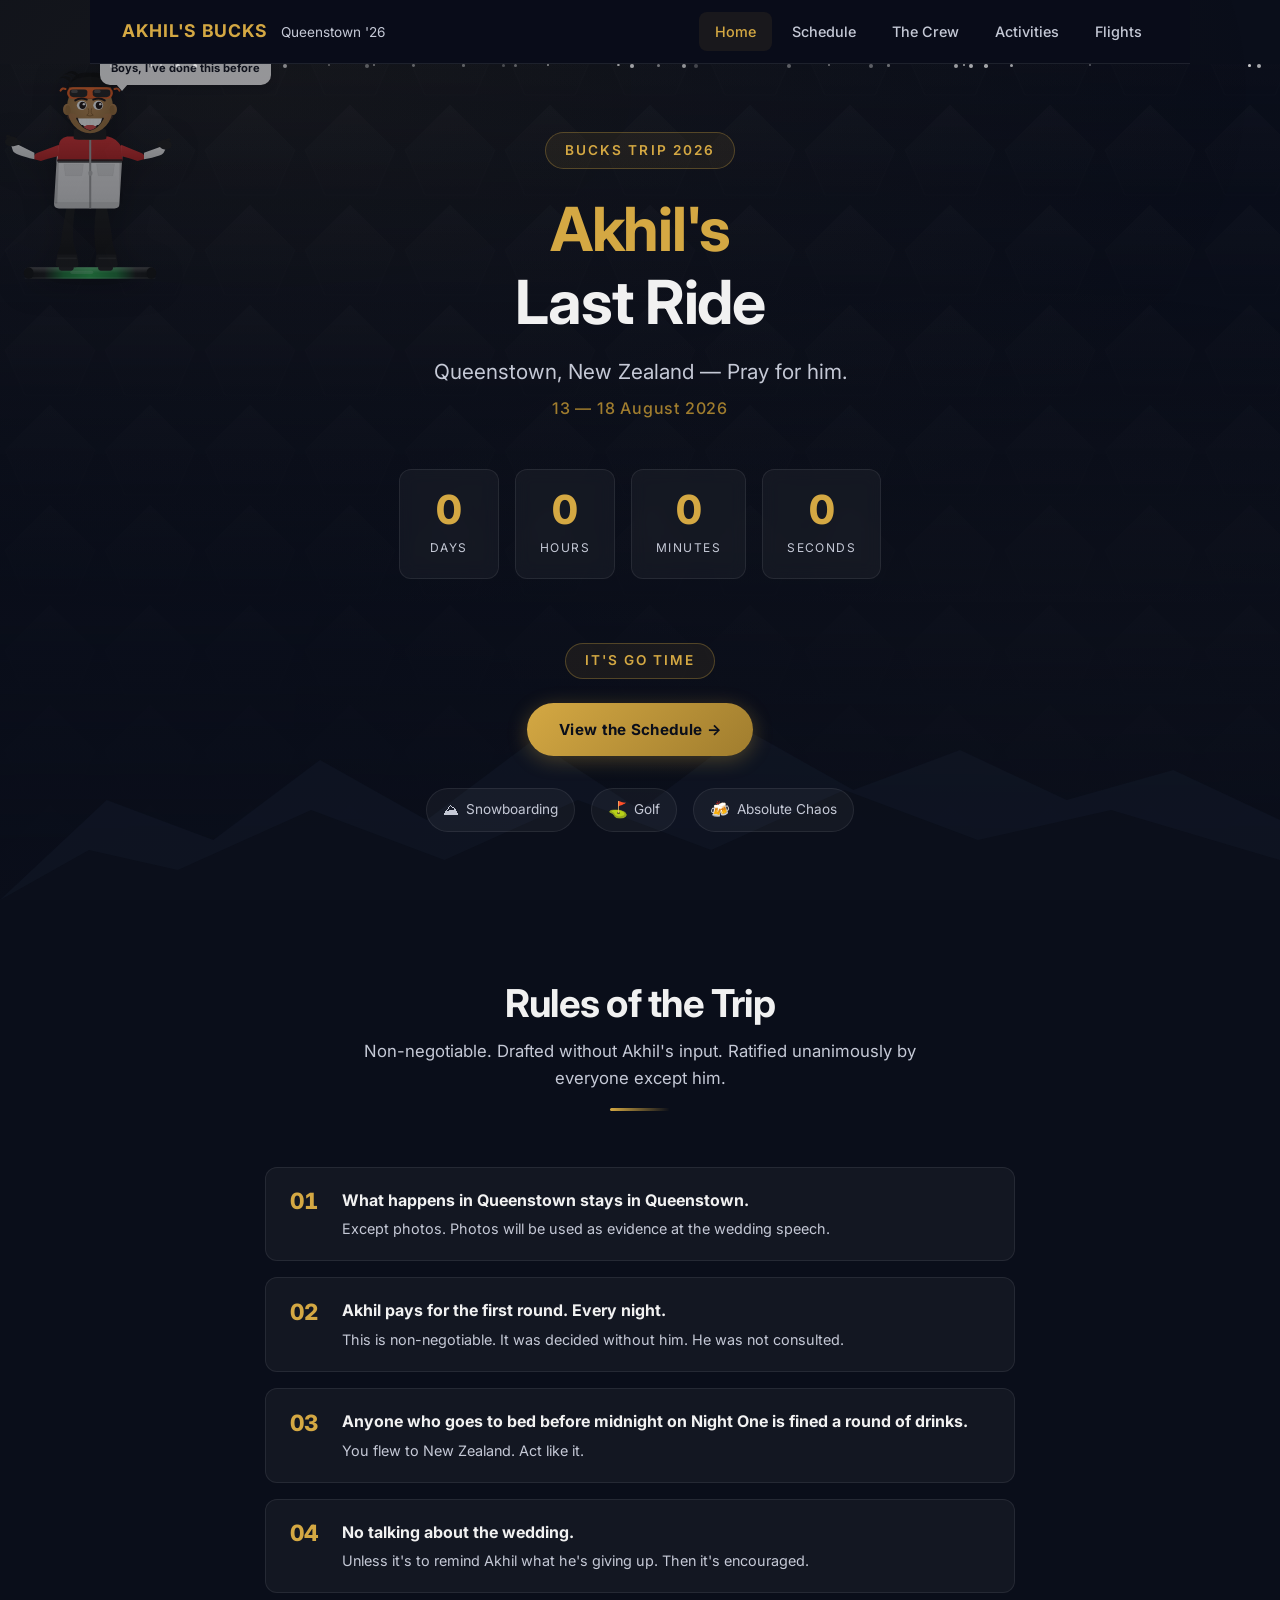
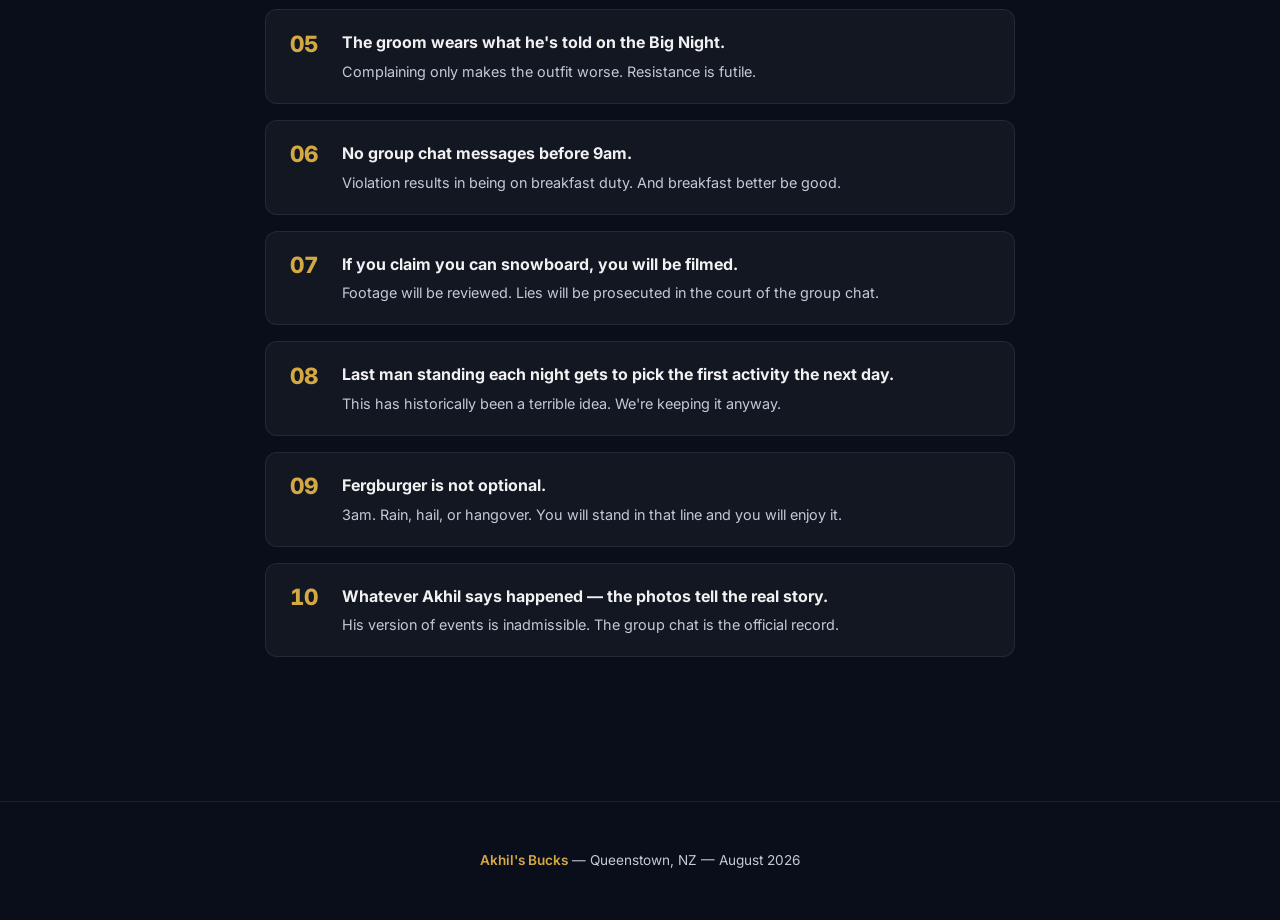
==== index.html @ 40fa3ca6 "Drop light mode, fix mobile hamburger, tighten desktop nav - Remove theme toggle button, light mode " ====
<!DOCTYPE html>
<html lang="en">
<head>
  <meta charset="UTF-8">
  <meta name="viewport" content="width=device-width, initial-scale=1.0">
  <title>Akhil's Bucks Trip — Queenstown 2026</title>
  <link rel="preconnect" href="https://fonts.googleapis.com">
  <link href="https://fonts.googleapis.com/css2?family=Inter:wght@400;500;600;700;800&display=swap" rel="stylesheet">
  <link rel="stylesheet" href="css/style.css">
</head>
<body>

  <!-- NAV -->
  <nav class="navbar">
    <a href="index.html" class="nav-brand">Akhil's Bucks <span>Queenstown '26</span></a>
    <ul class="nav-links">
      <li><a href="index.html">Home</a></li>
      <li><a href="schedule.html">Schedule</a></li>
      <li><a href="crew.html">The Crew</a></li>
      <li><a href="activities.html">Activities</a></li>
      <li><a href="flights.html">Flights</a></li>
    </ul>
  </nav>

  <!-- Mobile nav -->
  <button class="mob-hamburger" id="mob-hamburger" aria-label="Open menu"><span></span><span></span><span></span></button>
  <div class="mob-overlay" id="mob-overlay">
    <button class="mob-overlay-close" id="mob-close" aria-label="Close menu">&times;</button>
    <a href="index.html">Home</a>
    <a href="schedule.html">Schedule</a>
    <a href="crew.html">The Crew</a>
    <a href="activities.html">Activities</a>
    <a href="flights.html">Flights</a>
  </div>

  <main>
    <!-- HERO -->
    <section class="hero">

      <!-- SNOWFALL -->
      <div class="hero-snowfall" id="hero-snow-container"></div>

      <!-- SNOWBOARDER -->
      <div class="hero-boarder">
        <div class="hb-rider">
          <div class="hb-inner">
            <div class="hb-speech">Boys, I've done this before</div>
            <svg class="hb-svg" viewBox="0 0 220 280" xmlns="http://www.w3.org/2000/svg">
              <defs>
                <linearGradient id="hb-skin" x1="0" y1="0" x2="0.2" y2="1"><stop offset="0" stop-color="#b8844e"/><stop offset="1" stop-color="#9a6e3a"/></linearGradient>
                <radialGradient id="hb-face" cx="0.5" cy="0.4" r="0.5"><stop offset="0" stop-color="#c49058"/><stop offset="1" stop-color="#a07540"/></radialGradient>
                <linearGradient id="hb-jw" x1="0" y1="0" x2="0" y2="1"><stop offset="0" stop-color="#f5f5f5"/><stop offset=".5" stop-color="#e8e8e8"/><stop offset="1" stop-color="#dcdcdc"/></linearGradient>
                <linearGradient id="hb-jr" x1="0" y1="0" x2="0" y2="1"><stop offset="0" stop-color="#d43030"/><stop offset="1" stop-color="#b42020"/></linearGradient>
                <linearGradient id="hb-brd" x1="0" y1="0" x2="1" y2="0"><stop offset="0" stop-color="#111"/><stop offset=".15" stop-color="#1a1a1a"/><stop offset=".3" stop-color="#1f7a3a"/><stop offset=".5" stop-color="#2ca84e"/><stop offset=".7" stop-color="#1f7a3a"/><stop offset=".85" stop-color="#1a1a1a"/><stop offset="1" stop-color="#111"/></linearGradient>
                <linearGradient id="hb-bs" x1="0" y1="0" x2="0" y2="1"><stop offset="0" stop-color="rgba(255,255,255,0.25)"/><stop offset="1" stop-color="rgba(255,255,255,0)"/></linearGradient>
                <linearGradient id="hb-pnt" x1="0" y1="0" x2="0" y2="1"><stop offset="0" stop-color="#1a1a1a"/><stop offset="1" stop-color="#111"/></linearGradient>
              </defs>
              <g class="hb-bounce">
                <ellipse cx="110" cy="262" rx="50" ry="8" fill="rgba(0,0,0,0.15)"/>
                <g class="hb-board-tilt">
                  <rect x="30" y="248" width="160" height="14" rx="7" fill="url(#hb-brd)"/>
                  <rect x="30" y="248" width="160" height="7" rx="7" fill="url(#hb-bs)"/>
                  <rect x="30" y="260" width="160" height="2" rx="1" fill="rgba(255,255,255,0.1)"/>
                  <rect x="86" y="252" width="28" height="4" rx="2" fill="rgba(255,255,255,0.15)"/>
                  <rect x="72" y="244" width="18" height="8" rx="3" fill="#222"/><rect x="74" y="244" width="14" height="3" rx="1.5" fill="#333"/>
                  <rect x="120" y="244" width="18" height="8" rx="3" fill="#222"/><rect x="122" y="244" width="14" height="3" rx="1.5" fill="#333"/>
                  <ellipse cx="35" cy="255" rx="6" ry="7" fill="#111"/><ellipse cx="185" cy="255" rx="6" ry="7" fill="#111"/>
                  <g>
                    <circle class="hb-spray" cx="190" cy="252" r="4" fill="white" style="--sx:35px;--sy:-25px"/>
                    <circle class="hb-spray" cx="188" cy="256" r="3.5" fill="white" style="--sx:40px;--sy:-15px"/>
                    <circle class="hb-spray" cx="192" cy="248" r="3" fill="white" style="--sx:30px;--sy:-30px"/>
                    <circle class="hb-spray" cx="186" cy="260" r="2.5" fill="white" style="--sx:45px;--sy:-10px"/>
                    <circle class="hb-spray" cx="194" cy="254" r="2" fill="rgba(220,235,255,0.9)" style="--sx:50px;--sy:-20px"/>
                    <circle class="hb-spray" cx="184" cy="250" r="3" fill="white" style="--sx:25px;--sy:-28px"/>
                    <circle class="hb-spray" cx="196" cy="258" r="2.5" fill="rgba(220,235,255,0.8)" style="--sx:42px;--sy:-8px"/>
                    <circle class="hb-spray" cx="190" cy="246" r="2" fill="white" style="--sx:35px;--sy:-35px"/>
                    <circle class="hb-spray" cx="182" cy="254" r="3.5" fill="rgba(220,235,255,0.85)" style="--sx:38px;--sy:-18px"/>
                    <circle class="hb-spray" cx="198" cy="250" r="1.8" fill="white" style="--sx:48px;--sy:-25px"/>
                    <circle class="hb-spray" cx="188" cy="262" r="2.8" fill="rgba(220,235,255,0.7)" style="--sx:32px;--sy:-5px"/>
                    <circle class="hb-spray" cx="195" cy="244" r="2.2" fill="white" style="--sx:28px;--sy:-38px"/>
                  </g>
                </g>
                <path d="M70,232 L68,244 Q68,248 74,248 L92,248 Q96,248 96,244 L94,232 Z" fill="#1a1a1a"/>
                <path d="M118,232 L116,244 Q116,248 122,248 L140,248 Q144,248 144,244 L142,232 Z" fill="#1a1a1a"/>
                <rect x="70" y="236" width="24" height="2" rx="1" fill="#2a2a2a"/><rect x="120" y="236" width="22" height="2" rx="1" fill="#2a2a2a"/>
                <path d="M82,172 Q76,200 74,220 L70,232 L94,232 L90,220 Q88,200 92,172 Z" fill="url(#hb-pnt)"/>
                <path d="M118,172 Q114,200 116,220 L118,232 L142,232 L138,220 Q136,200 130,172 Z" fill="url(#hb-pnt)"/>
                <g class="hb-jacket-flap">
                  <path d="M72,100 Q70,98 70,104 L66,170 Q66,176 72,176 L140,176 Q146,176 146,170 L150,104 Q150,98 148,100 Z" fill="url(#hb-jw)"/>
                  <path d="M72,100 Q72,90 82,88 L132,88 Q142,90 148,100 L150,118 L70,118 Z" fill="url(#hb-jr)"/>
                  <rect x="70" y="116" width="80" height="4" rx="1" fill="#1a1a1a" opacity="0.8"/>
                  <rect x="109" y="88" width="2.5" height="88" rx="1" fill="#a0a0a0"/>
                  <rect x="108" y="130" width="5" height="6" rx="2" fill="#bbb"/>
                  <path d="M78,122 L102,122 L100,136 L80,136 Z" fill="rgba(0,0,0,0.06)" stroke="rgba(0,0,0,0.1)" stroke-width="0.5"/>
                  <path d="M118,122 L140,122 L138,136 L120,136 Z" fill="rgba(0,0,0,0.06)" stroke="rgba(0,0,0,0.1)" stroke-width="0.5"/>
                  <rect x="66" y="168" width="80" height="8" rx="2" fill="rgba(0,0,0,0.08)"/>
                  <path d="M66,120 L72,120 L70,170 L66,170 Z" fill="rgba(0,0,0,0.15)"/>
                  <path d="M146,120 L150,120 L150,170 L146,170 Z" fill="rgba(0,0,0,0.15)"/>
                </g>
                <g>
                  <path d="M72,98 L46,108 Q40,110 42,116 L50,118 Q56,116 72,112 Z" fill="url(#hb-jr)"/>
                  <path d="M42,108 L18,96 Q14,94 14,100 L16,106 Q18,110 42,116 Z" fill="url(#hb-jw)"/>
                  <rect x="14" y="94" width="12" height="5" rx="2" fill="#1a1a1a" transform="rotate(-15, 20, 97)"/>
                  <ellipse cx="14" cy="94" rx="8" ry="6" fill="#1a1a1a" transform="rotate(-10, 14, 94)"/>
                  <path d="M8,90 Q6,86 10,86 L14,88" fill="#1a1a1a"/>
                </g>
                <g>
                  <path d="M148,98 L172,108 Q178,110 176,116 L168,118 Q162,116 148,112 Z" fill="url(#hb-jr)"/>
                  <path d="M176,108 L198,100 Q202,98 202,104 L200,108 Q198,112 176,116 Z" fill="url(#hb-jw)"/>
                  <rect x="192" y="96" width="12" height="5" rx="2" fill="#1a1a1a" transform="rotate(15, 198, 99)"/>
                  <ellipse cx="202" cy="98" rx="8" ry="6" fill="#1a1a1a" transform="rotate(10, 202, 98)"/>
                  <path d="M208,94 Q210,90 206,90 L202,92" fill="#1a1a1a"/>
                </g>
                <rect x="96" y="74" width="28" height="18" rx="6" fill="url(#hb-skin)"/>
                <path d="M90,82 Q90,78 96,78 L124,78 Q130,78 130,82 L130,90 Q130,92 124,92 L96,92 Q90,92 90,90 Z" fill="#1a1a1a"/>
                <g class="hb-hair">
                  <ellipse cx="110" cy="52" rx="28" ry="32" fill="url(#hb-face)"/>
                  <ellipse cx="82" cy="55" rx="5" ry="7" fill="url(#hb-skin)"/><ellipse cx="83" cy="55" rx="3" ry="5" fill="#9a6e3a"/>
                  <ellipse cx="138" cy="55" rx="5" ry="7" fill="url(#hb-skin)"/><ellipse cx="137" cy="55" rx="3" ry="5" fill="#9a6e3a"/>
                  <ellipse cx="110" cy="28" rx="28" ry="14" fill="#0e0e0e"/>
                  <path d="M82,40 Q80,28 86,20 Q92,14 110,14 Q128,14 134,20 Q140,28 138,40" fill="#111"/>
                  <path d="M86,24 Q90,8 110,10 Q130,8 134,24 Q130,16 110,15 Q90,16 86,24 Z" fill="#0a0a0a"/>
                  <path d="M86,22 Q78,14 72,18 Q76,12 86,16 Z" fill="#0e0e0e"/>
                  <path d="M90,18 Q82,10 76,14 Q80,8 90,14 Z" fill="#111"/>
                  <path d="M96,16 Q86,8 80,12 Q88,4 96,12 Z" fill="#0a0a0a"/>
                  <path d="M80,30 Q76,28 74,32" stroke="#e85d20" stroke-width="2.5" fill="none" stroke-linecap="round"/>
                  <path d="M140,30 Q144,28 146,32" stroke="#e85d20" stroke-width="2.5" fill="none" stroke-linecap="round"/>
                  <rect x="82" y="28" width="56" height="14" rx="7" fill="#e85d20"/>
                  <rect x="85" y="30" width="22" height="10" rx="5" fill="#222"/><rect x="87" y="31" width="8" height="4" rx="2" fill="rgba(255,255,255,0.2)"/>
                  <rect x="113" y="30" width="22" height="10" rx="5" fill="#222"/><rect x="115" y="31" width="8" height="4" rx="2" fill="rgba(255,255,255,0.2)"/>
                  <rect x="107" y="33" width="6" height="5" rx="2" fill="#e85d20"/>
                  <rect x="84" y="28" width="52" height="3" rx="1.5" fill="#f07030" opacity="0.6"/>
                  <path d="M92,44 Q98,40 106,43" stroke="#1a1212" stroke-width="2.5" fill="none" stroke-linecap="round"/>
                  <path d="M114,43 Q122,40 128,44" stroke="#1a1212" stroke-width="2.5" fill="none" stroke-linecap="round"/>
                  <ellipse cx="100" cy="50" rx="6" ry="5.5" fill="white"/><ellipse cx="101" cy="50" rx="4" ry="4.5" fill="#1a1212"/><circle cx="102.5" cy="48.5" r="1.5" fill="white"/>
                  <ellipse cx="120" cy="50" rx="6" ry="5.5" fill="white"/><ellipse cx="121" cy="50" rx="4" ry="4.5" fill="#1a1212"/><circle cx="122.5" cy="48.5" r="1.5" fill="white"/>
                  <path d="M108,54 Q110,60 106,62 Q110,64 114,62 Q110,60 112,54" fill="none" stroke="#8a6030" stroke-width="1.2" stroke-linecap="round"/>
                  <path d="M94,66 Q100,78 110,80 Q120,78 126,66" stroke="#1a1212" stroke-width="2" fill="#fff" stroke-linecap="round"/>
                  <clipPath id="hb-mouth"><path d="M94,66 Q100,78 110,80 Q120,78 126,66 Z"/></clipPath>
                  <g clip-path="url(#hb-mouth)">
                    <rect x="96" y="66" width="28" height="8" fill="white"/>
                    <line x1="100" y1="66" x2="100" y2="73" stroke="rgba(0,0,0,0.06)" stroke-width="0.5"/>
                    <line x1="106" y1="66" x2="106" y2="74" stroke="rgba(0,0,0,0.06)" stroke-width="0.5"/>
                    <line x1="110" y1="66" x2="110" y2="74" stroke="rgba(0,0,0,0.06)" stroke-width="0.5"/>
                    <line x1="114" y1="66" x2="114" y2="74" stroke="rgba(0,0,0,0.06)" stroke-width="0.5"/>
                    <line x1="120" y1="66" x2="120" y2="73" stroke="rgba(0,0,0,0.06)" stroke-width="0.5"/>
                    <ellipse cx="110" cy="80" rx="10" ry="6" fill="#c44040"/><ellipse cx="110" cy="78" rx="8" ry="4" fill="#d44848"/>
                  </g>
                  <ellipse cx="88" cy="64" rx="6" ry="4" fill="#cc7850" opacity="0.25"/>
                  <ellipse cx="132" cy="64" rx="6" ry="4" fill="#cc7850" opacity="0.25"/>
                  <path d="M92,70 Q90,72 92,74" stroke="#9a6e3a" stroke-width="1" fill="none" opacity="0.4"/>
                  <path d="M128,70 Q130,72 128,74" stroke="#9a6e3a" stroke-width="1" fill="none" opacity="0.4"/>
                </g>
              </g>
            </svg>
          </div>
        </div>
      </div>

      <div class="hero-eyebrow">Bucks Trip 2026</div>
      <h1>
        <span class="gold">Akhil's</span>
        Last Ride
      </h1>
      <p class="hero-subtitle">Queenstown, New Zealand &mdash; Pray for him.</p>
      <p class="hero-dates">13 — 18 August 2026</p>

      <!-- COUNTDOWN -->
      <div class="countdown">
        <div class="countdown-unit">
          <span class="countdown-number" id="cd-days">--</span>
          <span class="countdown-label">Days</span>
        </div>
        <div class="countdown-unit">
          <span class="countdown-number" id="cd-hours">--</span>
          <span class="countdown-label">Hours</span>
        </div>
        <div class="countdown-unit">
          <span class="countdown-number" id="cd-minutes">--</span>
          <span class="countdown-label">Minutes</span>
        </div>
        <div class="countdown-unit">
          <span class="countdown-number" id="cd-seconds">--</span>
          <span class="countdown-label">Seconds</span>
        </div>
      </div>

      <a href="schedule.html" class="cta">View the Schedule &rarr;</a>

      <div class="info-strip">
        <span class="info-chip"><span class="icon">&#9968;</span> Snowboarding</span>
        <span class="info-chip"><span class="icon">&#9971;</span> Golf</span>
        <span class="info-chip"><span class="icon">&#127867;</span> Absolute Chaos</span>
      </div>

      <!-- Mountain silhouette -->
      <div class="hero-mountains">
        <svg viewBox="0 0 1440 200" preserveAspectRatio="none" xmlns="http://www.w3.org/2000/svg">
          <polygon fill="#111827" fill-opacity="0.6" points="0,200 120,100 240,140 360,60 480,120 600,40 720,110 840,30 960,90 1080,50 1200,100 1320,70 1440,120 1440,200"/>
          <polygon fill="#0a0e1a" fill-opacity="0.8" points="0,200 100,150 200,170 350,110 500,160 650,100 800,150 950,90 1100,140 1250,110 1440,160 1440,200"/>
        </svg>
      </div>
    </section>

    <!-- RULES -->
    <section class="section">
      <div class="container">
        <div class="section-header">
          <h2>Rules of the Trip</h2>
          <p>Non-negotiable. Drafted without Akhil's input. Ratified unanimously by everyone except him.</p>
          <div class="section-divider"></div>
        </div>
        <ol class="rules-list">
          <li class="rules-item observe">
            <span class="rules-number">01</span>
            <div>
              <strong>What happens in Queenstown stays in Queenstown.</strong>
              <p>Except photos. Photos will be used as evidence at the wedding speech.</p>
            </div>
          </li>
          <li class="rules-item observe">
            <span class="rules-number">02</span>
            <div>
              <strong>Akhil pays for the first round. Every night.</strong>
              <p>This is non-negotiable. It was decided without him. He was not consulted.</p>
            </div>
          </li>
          <li class="rules-item observe">
            <span class="rules-number">03</span>
            <div>
              <strong>Anyone who goes to bed before midnight on Night One is fined a round of drinks.</strong>
              <p>You flew to New Zealand. Act like it.</p>
            </div>
          </li>
          <li class="rules-item observe">
            <span class="rules-number">04</span>
            <div>
              <strong>No talking about the wedding.</strong>
              <p>Unless it's to remind Akhil what he's giving up. Then it's encouraged.</p>
            </div>
          </li>
          <li class="rules-item observe">
            <span class="rules-number">05</span>
            <div>
              <strong>The groom wears what he's told on the Big Night.</strong>
              <p>Complaining only makes the outfit worse. Resistance is futile.</p>
            </div>
          </li>
          <li class="rules-item observe">
            <span class="rules-number">06</span>
            <div>
              <strong>No group chat messages before 9am.</strong>
              <p>Violation results in being on breakfast duty. And breakfast better be good.</p>
            </div>
          </li>
          <li class="rules-item observe">
            <span class="rules-number">07</span>
            <div>
              <strong>If you claim you can snowboard, you will be filmed.</strong>
              <p>Footage will be reviewed. Lies will be prosecuted in the court of the group chat.</p>
            </div>
          </li>
          <li class="rules-item observe">
            <span class="rules-number">08</span>
            <div>
              <strong>Last man standing each night gets to pick the first activity the next day.</strong>
              <p>This has historically been a terrible idea. We're keeping it anyway.</p>
            </div>
          </li>
          <li class="rules-item observe">
            <span class="rules-number">09</span>
            <div>
              <strong>Fergburger is not optional.</strong>
              <p>3am. Rain, hail, or hangover. You will stand in that line and you will enjoy it.</p>
            </div>
          </li>
          <li class="rules-item observe">
            <span class="rules-number">10</span>
            <div>
              <strong>Whatever Akhil says happened &mdash; the photos tell the real story.</strong>
              <p>His version of events is inadmissible. The group chat is the official record.</p>
            </div>
          </li>
        </ol>
      </div>
    </section>
  </main>

  <!-- FOOTER -->
  <footer class="footer">
    <p><span class="gold">Akhil's Bucks</span> &mdash; Queenstown, NZ &mdash; August 2026</p>
  </footer>

  <script src="js/main.js"></script>
</body>
</html>
---- css/style.css ----
/* ===== RESET & BASE ===== */
*,
*::before,
*::after {
  margin: 0;
  padding: 0;
  box-sizing: border-box;
}

:root {
  /* Theme colors (dark default) */
  --bg-page: #0a0e1a;
  --bg-surface: #111827;
  --bg-card: #1a2233;
  --text-primary: #f1f1f1;
  --text-muted: #c5c9d6;
  --border-color: rgba(255, 255, 255, 0.08);
  --card-bg: rgba(255, 255, 255, 0.04);
  --card-hover-border: rgba(212, 168, 67, 0.2);
  --gold: #d4a843;
  --gold-light: #f0d078;
  --gold-dim: #a07d2e;
  --gold-border: rgba(212, 168, 67, 0.3);
  --gold-bg: rgba(212, 168, 67, 0.08);
  --tag-travel-bg: rgba(56, 189, 248, 0.15); --tag-travel-color: #7dd3fc;
  --tag-snow-bg: rgba(167, 139, 250, 0.15); --tag-snow-color: #c4b5fd;
  --tag-golf-bg: rgba(74, 222, 128, 0.15); --tag-golf-color: #86efac;
  --tag-party-bg: rgba(251, 146, 60, 0.15); --tag-party-color: #fdba74;
  --tag-chill-bg: rgba(212, 168, 67, 0.15); --tag-chill-color: var(--gold-light);
  --badge-budget-bg: rgba(74, 222, 128, 0.15); --badge-budget-color: #86efac; --badge-budget-border: rgba(74, 222, 128, 0.25);
  --snow-banner: linear-gradient(135deg, #1e3a5f, #0f1f3d);
  --golf-banner: linear-gradient(135deg, #1a3d2e, #0f2a1a);
  --warning-border: rgba(251, 146, 60, 0.3); --warning-bg: rgba(251, 146, 60, 0.05);
  --pill-bg: rgba(255, 255, 255, 0.05);
  --flight-price-bg: rgba(255, 255, 255, 0.02);
  --nav-bg: rgba(10, 14, 26, 0.85);
  --hero-bg: #0a0e1a;
  --snowflake-color: white;
  --speech-bg: white;
  --speech-color: #0a0e1a;
  --scrollbar-track: #0a0e1a;
  --scrollbar-thumb: #1a2233;

  /* Static */
  --radius: 12px;
  --radius-lg: 20px;
  --shadow: 0 8px 32px rgba(0, 0, 0, 0.4);
  --transition: 0.3s cubic-bezier(0.4, 0, 0.2, 1);
}

html {
  scroll-behavior: smooth;
  font-size: 16px;
  background: #0d1b2e;
}

body {
  font-family: 'Inter', -apple-system, BlinkMacSystemFont, 'Segoe UI', sans-serif;
  background-color: var(--bg-page);
  color: var(--text-primary);
  line-height: 1.6;
  min-height: 100vh;
  overflow-x: hidden;
}

/* ===== BACKGROUND TEXTURE ===== */
body::before {
  content: '';
  position: fixed;
  inset: 0;
  background:
    radial-gradient(ellipse 80% 60% at 20% 10%, rgba(212, 168, 67, 0.06), transparent),
    radial-gradient(ellipse 60% 50% at 80% 80%, rgba(212, 168, 67, 0.04), transparent);
  pointer-events: none;
  z-index: 0;
}

/* ===== TYPOGRAPHY ===== */
h1, h2, h3, h4 {
  font-weight: 700;
  line-height: 1.2;
  letter-spacing: -0.02em;
}

h1 { font-size: clamp(2.2rem, 5vw, 3.8rem); }
h2 { font-size: clamp(1.6rem, 3.5vw, 2.4rem); }
h3 { font-size: clamp(1.1rem, 2vw, 1.4rem); }

a {
  color: var(--gold);
  text-decoration: none;
  transition: color var(--transition);
}

a:hover {
  color: var(--gold-light);
}

/* ===== NAVBAR ===== */
.navbar {
  position: fixed;
  top: 0;
  left: 0;
  right: 0;
  z-index: 1000;
  background: var(--nav-bg);
  backdrop-filter: blur(20px);
  -webkit-backdrop-filter: blur(20px);
  border-bottom: 1px solid var(--border-color);
  padding: 0 2rem;
  height: 64px;
  display: flex;
  align-items: center;
  justify-content: space-between;
  max-width: 1100px;
  margin: 0 auto;
}

/* Full-width nav background behind centred content */
.navbar::before {
  content: '';
  position: fixed;
  top: 0;
  left: 0;
  right: 0;
  height: 64px;
  background: var(--nav-bg);
  backdrop-filter: blur(20px);
  -webkit-backdrop-filter: blur(20px);
  border-bottom: 1px solid var(--border-color);
  z-index: -1;
}

.nav-brand {
  font-size: 1.1rem;
  font-weight: 700;
  color: var(--gold);
  letter-spacing: 0.04em;
  text-transform: uppercase;
  white-space: nowrap;
}

.nav-brand span {
  color: var(--text-muted);
  font-weight: 400;
  margin-left: 0.5rem;
  font-size: 0.85rem;
  text-transform: none;
  letter-spacing: 0;
}

.nav-links {
  display: flex;
  gap: 0.25rem;
  list-style: none;
  margin-left: auto;
}

.nav-links a {
  display: block;
  padding: 0.5rem 1rem;
  color: var(--text-muted);
  font-size: 0.9rem;
  font-weight: 500;
  border-radius: 8px;
  transition: all var(--transition);
}

.nav-links a:hover,
.nav-links a.active {
  color: var(--gold);
  background: var(--gold-bg);
}


/* ===== MAIN CONTENT ===== */
main {
  position: relative;
  z-index: 1;
  padding-top: 64px;
}

.container {
  max-width: 1100px;
  margin: 0 auto;
  padding: 0 1.5rem;
}

/* ===== HERO ===== */
.hero {
  min-height: calc(100vh - 64px);
  display: flex;
  flex-direction: column;
  align-items: center;
  justify-content: center;
  text-align: center;
  padding: 4rem 1.5rem;
  position: relative;
  overflow: hidden;
}

/* Hero content above the animation */
.hero > *:not(.hero-mountains):not(.hero-boarder):not(.hero-snowfall) {
  position: relative;
  z-index: 2;
}

/* ===== HERO SNOWBOARDER OVERLAY ===== */
.hero-boarder {
  position: absolute;
  inset: 0;
  z-index: 1;
  pointer-events: none;
  opacity: 0.55;
}

.hero-boarder .hb-rider {
  position: absolute;
  top: 0;
  left: 0;
  width: 100%;
  height: 100%;
  animation: hb-ride 8s cubic-bezier(0.42, 0, 0.58, 1) infinite;
  will-change: transform;
}

@keyframes hb-ride {
  0%   { transform: translate(88%, 0%); }
  100% { transform: translate(-22%, 58%); }
}

.hero-boarder .hb-inner {
  position: absolute;
  top: 0;
  left: 0;
  animation: hb-carve 1.6s ease-in-out infinite;
  will-change: transform;
}

@keyframes hb-carve {
  0%   { transform: translateX(-15px) rotate(-4deg); }
  50%  { transform: translateX(15px) rotate(4deg); }
  100% { transform: translateX(-15px) rotate(-4deg); }
}

.hero-boarder .hb-speech {
  position: absolute;
  top: -10px;
  left: 100px;
  background: var(--speech-bg);
  color: var(--speech-color);
  font-family: 'Inter', sans-serif;
  font-size: 0.7rem;
  font-weight: 700;
  padding: 0.4rem 0.7rem;
  border-radius: 10px;
  white-space: nowrap;
  box-shadow: 0 2px 8px rgba(0,0,0,0.3);
  z-index: 1;
}

.hero-boarder .hb-speech::after {
  content: '';
  position: absolute;
  bottom: -6px;
  left: 16px;
  width: 0;
  height: 0;
  border-left: 6px solid transparent;
  border-right: 6px solid transparent;
  border-top: 7px solid var(--speech-bg);
}

.hero-boarder .hb-svg {
  width: 180px;
  height: 230px;
  filter: drop-shadow(0 4px 16px rgba(0,0,0,0.5));
}

.hero-boarder .hb-bounce {
  animation: hb-bounce 0.8s ease-in-out infinite;
  transform-origin: 110px 260px;
}
@keyframes hb-bounce {
  0%, 100% { transform: translateY(0); }
  50%      { transform: translateY(-3px); }
}

.hero-boarder .hb-hair {
  animation: hb-hair 0.5s ease-in-out infinite alternate;
  transform-origin: 110px 50px;
}
@keyframes hb-hair {
  0%   { transform: skewX(0deg) translateX(0); }
  100% { transform: skewX(-8deg) translateX(-2px); }
}

.hero-boarder .hb-board-tilt {
  animation: hb-edge 1.6s ease-in-out infinite;
  transform-origin: 110px 242px;
}
@keyframes hb-edge {
  0%   { transform: rotate(-5deg) scaleY(0.95); }
  50%  { transform: rotate(5deg) scaleY(1.05); }
  100% { transform: rotate(-5deg) scaleY(0.95); }
}

.hero-boarder .hb-jacket-flap {
  animation: hb-flap 0.6s ease-in-out infinite alternate;
  transform-origin: 80px 140px;
}
@keyframes hb-flap {
  0%   { transform: skewX(0deg); }
  100% { transform: skewX(-2deg); }
}

.hero-boarder .hb-spray {
  opacity: 0;
  animation: hb-spray 0.9s ease-out infinite;
}
.hero-boarder .hb-spray:nth-child(1)  { animation-delay: 0s; }
.hero-boarder .hb-spray:nth-child(2)  { animation-delay: 0.08s; }
.hero-boarder .hb-spray:nth-child(3)  { animation-delay: 0.16s; }
.hero-boarder .hb-spray:nth-child(4)  { animation-delay: 0.24s; }
.hero-boarder .hb-spray:nth-child(5)  { animation-delay: 0.32s; }
.hero-boarder .hb-spray:nth-child(6)  { animation-delay: 0.40s; }
.hero-boarder .hb-spray:nth-child(7)  { animation-delay: 0.48s; }
.hero-boarder .hb-spray:nth-child(8)  { animation-delay: 0.56s; }
.hero-boarder .hb-spray:nth-child(9)  { animation-delay: 0.64s; }
.hero-boarder .hb-spray:nth-child(10) { animation-delay: 0.72s; }
.hero-boarder .hb-spray:nth-child(11) { animation-delay: 0.12s; }
.hero-boarder .hb-spray:nth-child(12) { animation-delay: 0.36s; }

@keyframes hb-spray {
  0%   { opacity: 0.9; transform: translate(0, 0) scale(1); }
  50%  { opacity: 0.5; }
  100% { opacity: 0; transform: translate(var(--sx, 30px), var(--sy, -20px)) scale(0.2); }
}

/* ===== HERO SNOWFALL ===== */
.hero-snowfall {
  position: absolute;
  inset: 0;
  z-index: 1;
  pointer-events: none;
  overflow: hidden;
}

.hero-snowfall .hs-flake {
  position: absolute;
  background: var(--snowflake-color);
  border-radius: 50%;
  animation: hs-fall linear infinite;
  will-change: transform;
}

@keyframes hs-fall {
  0%   { transform: translateY(-5px) translateX(0) rotate(0deg); opacity: 0; }
  8%   { opacity: 1; }
  92%  { opacity: 0.8; }
  100% { transform: translateY(100vh) translateX(-50px) rotate(360deg); opacity: 0; }
}

.hero::before {
  content: '';
  position: absolute;
  top: -64px;
  left: 0;
  right: 0;
  bottom: 0;
  background:
    linear-gradient(180deg, transparent 0%, var(--bg-page) 100%),
    url("data:image/svg+xml,%3Csvg width='100' height='100' xmlns='http://www.w3.org/2000/svg'%3E%3Cdefs%3E%3ClinearGradient id='g' x1='0' y1='0' x2='0' y2='1'%3E%3Cstop offset='0' stop-color='%23fff' stop-opacity='.02'/%3E%3Cstop offset='1' stop-color='%23fff' stop-opacity='0'/%3E%3C/linearGradient%3E%3C/defs%3E%3Cpolygon points='50,5 95,50 75,95 25,95 5,50' fill='url(%23g)' stroke='rgba(255,255,255,0.015)' stroke-width='.5'/%3E%3C/svg%3E");
  pointer-events: none;
  z-index: -1;
}

.hero-mountains {
  position: absolute;
  bottom: 0;
  left: 0;
  right: 0;
  height: 200px;
  overflow: hidden;
  pointer-events: none;
  z-index: -1;
}

.hero-mountains svg {
  width: 100%;
  height: 100%;
  display: block;
}

.hero-eyebrow {
  display: inline-block;
  font-size: 0.85rem;
  font-weight: 600;
  letter-spacing: 0.15em;
  text-transform: uppercase;
  color: var(--gold);
  margin-bottom: 1.5rem;
  padding: 0.4rem 1.2rem;
  border: 1px solid var(--gold-border);
  border-radius: 100px;
  background: var(--gold-bg);
}

.hero h1 {
  margin-bottom: 1rem;
}

.hero h1 .gold {
  color: var(--gold);
  display: block;
}

.hero-subtitle {
  font-size: clamp(1rem, 2vw, 1.3rem);
  color: var(--text-muted);
  margin-bottom: 0.5rem;
  font-weight: 400;
}

.hero-dates {
  font-size: 1rem;
  color: var(--gold-dim);
  font-weight: 500;
  margin-bottom: 3rem;
  letter-spacing: 0.05em;
}

/* ===== COUNTDOWN ===== */
.countdown {
  display: flex;
  gap: 1rem;
  justify-content: center;
  flex-wrap: wrap;
  margin-bottom: 3rem;
}

.countdown-unit {
  background: var(--card-bg);
  border: 1px solid var(--border-color);
  border-radius: var(--radius);
  padding: 1.25rem 1.5rem;
  min-width: 100px;
  text-align: center;
  backdrop-filter: blur(8px);
  transition: transform var(--transition), border-color var(--transition);
}

.countdown-unit:hover {
  transform: translateY(-2px);
  border-color: var(--card-hover-border);
}

.countdown-number {
  display: block;
  font-size: 2.5rem;
  font-weight: 800;
  color: var(--gold);
  line-height: 1;
  font-variant-numeric: tabular-nums;
}

.countdown-label {
  display: block;
  font-size: 0.75rem;
  text-transform: uppercase;
  letter-spacing: 0.12em;
  color: var(--text-muted);
  margin-top: 0.5rem;
}

/* ===== CTA BUTTON ===== */
.cta {
  display: inline-flex;
  align-items: center;
  gap: 0.5rem;
  padding: 0.9rem 2rem;
  background: linear-gradient(135deg, var(--gold), var(--gold-dim));
  color: var(--bg-page);
  font-weight: 700;
  font-size: 0.95rem;
  border-radius: 100px;
  letter-spacing: 0.02em;
  transition: all var(--transition);
  box-shadow: 0 4px 20px rgba(212, 168, 67, 0.3);
}

.cta:hover {
  transform: translateY(-2px);
  box-shadow: 0 8px 30px rgba(212, 168, 67, 0.4);
  color: var(--bg-page);
}

/* ===== SECTION ===== */
.section {
  padding: 5rem 0;
}

.section-header {
  text-align: center;
  margin-bottom: 3.5rem;
}

.section-header h2 {
  margin-bottom: 0.75rem;
}

.section-header p {
  color: var(--text-muted);
  font-size: 1.05rem;
  max-width: 600px;
  margin: 0 auto;
}

.section-divider {
  width: 60px;
  height: 3px;
  background: linear-gradient(90deg, var(--gold), transparent);
  margin: 1rem auto 0;
  border-radius: 2px;
}

/* ===== PAGE HERO (sub-pages) ===== */
.page-hero {
  padding: 5rem 1.5rem 3rem;
  text-align: center;
}

.page-hero h1 {
  margin-bottom: 0.75rem;
}

.page-hero p {
  color: var(--text-muted);
  font-size: 1.1rem;
  max-width: 600px;
  margin: 0 auto;
}

/* ===== SCHEDULE / TIMELINE ===== */
.timeline {
  position: relative;
  padding-left: 2.5rem;
  max-width: 800px;
  margin: 0 auto;
}

.timeline::before {
  content: '';
  position: absolute;
  left: 0;
  top: 0;
  bottom: 0;
  width: 2px;
  background: linear-gradient(180deg, var(--gold), var(--border-color));
  border-radius: 2px;
}

.timeline-day {
  position: relative;
  margin-bottom: 3rem;
}

.timeline-day:last-child {
  margin-bottom: 0;
}

.timeline-dot {
  position: absolute;
  left: -2.5rem;
  top: 0.35rem;
  width: 14px;
  height: 14px;
  border-radius: 50%;
  background: var(--gold);
  border: 3px solid var(--bg-page);
  box-shadow: 0 0 0 2px var(--gold);
  transform: translateX(-50%);
  left: -2.5rem;
  margin-left: 1px;
}

.timeline-date {
  font-size: 0.8rem;
  font-weight: 600;
  text-transform: uppercase;
  letter-spacing: 0.1em;
  color: var(--gold);
  margin-bottom: 0.5rem;
}

.timeline-card {
  background: var(--card-bg);
  border: 1px solid var(--border-color);
  border-radius: var(--radius);
  padding: 1.5rem;
  transition: border-color var(--transition), transform var(--transition);
}

.timeline-card:hover {
  border-color: var(--card-hover-border);
  transform: translateX(4px);
}

.timeline-card h3 {
  margin-bottom: 0.5rem;
  display: flex;
  align-items: center;
  gap: 0.5rem;
}

.timeline-card h3 .icon {
  font-size: 1.3rem;
}

.timeline-card p {
  color: var(--text-muted);
  font-size: 0.95rem;
}

.timeline-card ul {
  list-style: none;
  margin-top: 0.75rem;
}

.timeline-card ul li {
  padding: 0.3rem 0;
  color: var(--text-muted);
  font-size: 0.95rem;
  padding-left: 1.2rem;
  position: relative;
}

.timeline-card ul li::before {
  content: '';
  position: absolute;
  left: 0;
  top: 0.75rem;
  width: 5px;
  height: 5px;
  border-radius: 50%;
  background: var(--gold);
}

.timeline-tag {
  display: inline-block;
  padding: 0.2rem 0.6rem;
  border-radius: 100px;
  font-size: 0.75rem;
  font-weight: 600;
  text-transform: uppercase;
  letter-spacing: 0.05em;
  margin-top: 0.75rem;
}

.tag-travel { background: var(--tag-travel-bg); color: var(--tag-travel-color); }
.tag-snow { background: var(--tag-snow-bg); color: var(--tag-snow-color); }
.tag-golf { background: var(--tag-golf-bg); color: var(--tag-golf-color); }
.tag-party { background: var(--tag-party-bg); color: var(--tag-party-color); }
.tag-chill { background: var(--tag-chill-bg); color: var(--tag-chill-color); }

/* ===== CREW GRID ===== */
.crew-grid {
  display: grid;
  grid-template-columns: repeat(auto-fill, minmax(180px, 1fr));
  gap: 1.5rem;
  max-width: 900px;
  margin: 0 auto;
}

.crew-card {
  background: var(--card-bg);
  border: 1px solid var(--border-color);
  border-radius: var(--radius);
  padding: 2rem 1rem;
  text-align: center;
  transition: all var(--transition);
  position: relative;
  overflow: hidden;
}

.crew-card:hover {
  border-color: var(--card-hover-border);
  transform: translateY(-4px);
  box-shadow: var(--shadow);
}

.crew-card.groom {
  border-color: var(--gold-border);
  background: linear-gradient(135deg, var(--gold-bg), var(--card-bg));
}

.crew-card.groom::before {
  content: '';
  position: absolute;
  top: 0;
  left: 0;
  right: 0;
  height: 3px;
  background: linear-gradient(90deg, var(--gold), var(--gold-light), var(--gold));
}

.crew-avatar {
  width: 72px;
  height: 72px;
  border-radius: 50%;
  background: linear-gradient(135deg, var(--bg-card), var(--bg-surface));
  border: 2px solid var(--border-color);
  display: flex;
  align-items: center;
  justify-content: center;
  margin: 0 auto 1rem;
  font-size: 1.3rem;
  font-weight: 700;
  color: var(--gold);
  letter-spacing: 0.05em;
}

.crew-card.groom .crew-avatar {
  border-color: var(--gold);
  background: linear-gradient(135deg, var(--gold-bg), var(--bg-card));
}

.crew-card h3 {
  font-size: 1rem;
  margin-bottom: 0.25rem;
}

.crew-role {
  font-size: 0.8rem;
  color: var(--gold);
  font-weight: 600;
  text-transform: uppercase;
  letter-spacing: 0.08em;
}

.crew-placeholder {
  color: var(--text-muted);
  opacity: 0.5;
  font-style: italic;
  font-size: 0.85rem;
}

.crew-card.placeholder {
  border-style: dashed;
  opacity: 0.5;
}

.crew-card.placeholder:hover {
  opacity: 0.7;
  transform: translateY(-2px);
}

/* ===== ACTIVITY CARDS ===== */
.activity-grid {
  display: grid;
  grid-template-columns: repeat(auto-fit, minmax(320px, 1fr));
  gap: 2rem;
  margin-bottom: 4rem;
}

.activity-card {
  background: var(--card-bg);
  border: 1px solid var(--border-color);
  border-radius: var(--radius-lg);
  overflow: hidden;
  transition: all var(--transition);
}

.activity-card:hover {
  border-color: var(--card-hover-border);
  transform: translateY(-4px);
  box-shadow: var(--shadow);
}

.activity-banner {
  height: 180px;
  display: flex;
  align-items: center;
  justify-content: center;
  font-size: 4rem;
  position: relative;
  overflow: hidden;
}

.activity-banner.snow {
  background: var(--snow-banner);
}

.activity-banner.golf {
  background: var(--golf-banner);
}

.activity-banner::after {
  content: '';
  position: absolute;
  inset: 0;
  background:
    radial-gradient(circle at 30% 40%, rgba(255, 255, 255, 0.05), transparent 50%),
    radial-gradient(circle at 70% 60%, rgba(255, 255, 255, 0.03), transparent 50%);
}

.activity-body {
  padding: 1.75rem;
}

.activity-body h3 {
  font-size: 1.4rem;
  margin-bottom: 0.5rem;
}

.activity-body .subtitle {
  color: var(--gold);
  font-size: 0.85rem;
  font-weight: 600;
  text-transform: uppercase;
  letter-spacing: 0.08em;
  margin-bottom: 1rem;
}

.activity-body p {
  color: var(--text-muted);
  font-size: 0.95rem;
  margin-bottom: 1rem;
}

.activity-details {
  list-style: none;
  display: flex;
  flex-wrap: wrap;
  gap: 0.5rem;
}

.activity-details li {
  padding: 0.35rem 0.8rem;
  background: var(--pill-bg);
  border-radius: 100px;
  font-size: 0.8rem;
  color: var(--text-muted);
  border: 1px solid var(--border-color);
}

/* ===== APRES / NIGHTLIFE ===== */
.nightlife-grid {
  display: grid;
  grid-template-columns: repeat(auto-fill, minmax(260px, 1fr));
  gap: 1.5rem;
}

.nightlife-card {
  background: var(--card-bg);
  border: 1px solid var(--border-color);
  border-radius: var(--radius);
  padding: 1.5rem;
  transition: all var(--transition);
}

.nightlife-card:hover {
  border-color: var(--card-hover-border);
  transform: translateY(-2px);
}

.nightlife-card .icon {
  font-size: 2rem;
  margin-bottom: 0.75rem;
  display: block;
}

.nightlife-card h3 {
  margin-bottom: 0.35rem;
}

.nightlife-card p {
  color: var(--text-muted);
  font-size: 0.9rem;
}

/* ===== RULES LIST ===== */
.rules-list {
  list-style: none;
  max-width: 750px;
  margin: 0 auto;
  display: flex;
  flex-direction: column;
  gap: 1rem;
}

.rules-item {
  display: flex;
  align-items: flex-start;
  gap: 1.25rem;
  background: var(--card-bg);
  border: 1px solid var(--border-color);
  border-radius: var(--radius);
  padding: 1.25rem 1.5rem;
  transition: all var(--transition);
}

.rules-item:hover {
  border-color: var(--card-hover-border);
  transform: translateX(4px);
}

.rules-number {
  font-size: 1.4rem;
  font-weight: 800;
  color: var(--gold);
  line-height: 1;
  min-width: 2rem;
  padding-top: 0.15rem;
  font-variant-numeric: tabular-nums;
}

.rules-item strong {
  display: block;
  font-size: 1rem;
  margin-bottom: 0.25rem;
}

.rules-item p {
  color: var(--text-muted);
  font-size: 0.9rem;
  margin: 0;
}

/* ===== FLIGHTS ===== */
.price-toggle-wrap {
  display: flex;
  justify-content: center;
  gap: 0;
  margin-bottom: 3rem;
  background: var(--card-bg);
  border: 1px solid var(--border-color);
  border-radius: 100px;
  padding: 4px;
  width: fit-content;
  margin-left: auto;
  margin-right: auto;
}

.price-toggle-btn {
  padding: 0.6rem 1.8rem;
  border: none;
  border-radius: 100px;
  background: transparent;
  color: var(--text-muted);
  font-family: inherit;
  font-size: 0.9rem;
  font-weight: 600;
  cursor: pointer;
  transition: all var(--transition);
}

.price-toggle-btn.active {
  background: linear-gradient(135deg, var(--gold), var(--gold-dim));
  color: var(--bg-page);
}

.flights-grid {
  display: grid;
  grid-template-columns: repeat(2, 1fr);
  gap: 2rem;
  margin-bottom: 3rem;
}

.flight-card {
  background: var(--card-bg);
  border: 1px solid var(--border-color);
  border-radius: var(--radius-lg);
  overflow: hidden;
  transition: all var(--transition);
  position: relative;
  display: flex;
  flex-direction: column;
}

.flight-card:hover {
  border-color: var(--card-hover-border);
  transform: translateY(-4px);
  box-shadow: var(--shadow);
}

.flight-badge {
  position: absolute;
  top: 1rem;
  right: 1rem;
  padding: 0.3rem 0.9rem;
  border-radius: 100px;
  font-size: 0.7rem;
  font-weight: 700;
  text-transform: uppercase;
  letter-spacing: 0.08em;
}

.badge-premium {
  background: var(--gold-bg);
  color: var(--gold-light);
  border: 1px solid var(--gold-border);
}

.badge-budget {
  background: var(--badge-budget-bg);
  color: var(--badge-budget-color);
  border: 1px solid var(--badge-budget-border);
}

.flight-card-header {
  padding: 1.75rem 1.75rem 0;
}

.flight-card-header h3 {
  font-size: 1.3rem;
  margin-bottom: 0.3rem;
}

.flight-subtitle {
  color: var(--text-muted);
  font-size: 0.85rem;
  font-style: italic;
}

.flight-card-body {
  padding: 1.5rem 1.75rem;
  flex: 1;
}

.flight-leg {
  padding: 0.75rem 0;
}

.flight-leg-label {
  font-size: 0.7rem;
  font-weight: 700;
  text-transform: uppercase;
  letter-spacing: 0.12em;
  color: var(--gold);
  margin-bottom: 0.75rem;
}

.flight-route {
  display: flex;
  align-items: center;
  gap: 0.75rem;
}

.flight-endpoint {
  display: flex;
  flex-direction: column;
  align-items: center;
  min-width: 60px;
}

.flight-time {
  font-size: 1.1rem;
  font-weight: 700;
  line-height: 1;
  margin-bottom: 0.25rem;
}

.flight-code {
  font-size: 0.95rem;
  font-weight: 700;
  color: var(--text-primary);
  letter-spacing: 0.05em;
}

.flight-city {
  font-size: 0.7rem;
  color: var(--text-muted);
  margin-top: 0.1rem;
}

.flight-connector {
  flex: 1;
  display: flex;
  flex-direction: column;
  align-items: center;
  gap: 0.6rem;
  min-width: 80px;
}

.flight-duration {
  font-size: 0.75rem;
  color: var(--text-muted);
  font-weight: 500;
}

.flight-line {
  width: 100%;
  height: 0;
  border-top: 1px solid var(--border-color);
  display: flex;
  align-items: center;
  justify-content: center;
}

.flight-direct-badge {
  background: var(--bg-page);
  padding: 0.15rem 0.5rem;
  border-radius: 100px;
  font-size: 0.65rem;
  font-weight: 600;
  color: var(--badge-budget-color);
  border: 1px solid var(--badge-budget-border);
  text-transform: uppercase;
  letter-spacing: 0.06em;
}

.flight-number {
  font-size: 0.7rem;
  color: var(--text-muted);
  font-weight: 500;
}

.flight-meta {
  display: flex;
  justify-content: space-between;
  margin-top: 0.75rem;
  font-size: 0.75rem;
  color: var(--text-muted);
  opacity: 0.7;
}

.flight-divider {
  height: 1px;
  background: var(--border-color);
  margin: 0.5rem 0;
}

.flight-price {
  padding: 1.25rem 1.75rem;
  border-top: 1px solid var(--border-color);
  background: var(--flight-price-bg);
}

.price-cash,
.price-points {
  display: flex;
  align-items: baseline;
  gap: 0.5rem;
}

.price-amount {
  font-size: 1.6rem;
  font-weight: 800;
  color: var(--gold);
}

.price-label {
  font-size: 0.8rem;
  color: var(--text-muted);
}

/* Toggle visibility */
.price-points {
  display: none;
}

body.show-points .price-cash {
  display: none;
}

body.show-points .price-points {
  display: flex;
}

/* Info boxes */
.flights-info-section {
  display: flex;
  flex-direction: column;
  gap: 1rem;
  max-width: 800px;
  margin: 0 auto;
}

.flight-info-box {
  background: var(--card-bg);
  border: 1px solid var(--border-color);
  border-radius: var(--radius);
  padding: 1.5rem;
}

.flight-info-box.warning {
  border-color: var(--warning-border);
  background: var(--warning-bg);
}

.flight-info-box h3 {
  margin-bottom: 0.5rem;
  font-size: 1rem;
}

.flight-info-box p {
  color: var(--text-muted);
  font-size: 0.9rem;
}

.flight-info-box p strong {
  color: var(--text-primary);
}

.flights-warning-text {
  text-align: center;
  font-weight: 600;
  color: var(--gold) !important;
  font-size: 0.95rem !important;
}

@media (max-width: 768px) {
  .flights-grid {
    grid-template-columns: 1fr;
  }

  .flight-route {
    gap: 0.5rem;
  }

  .flight-meta {
    flex-direction: column;
    gap: 0.15rem;
  }

  .flight-time {
    font-size: 1rem;
  }
}

@media (max-width: 480px) {
  .flight-card-header,
  .flight-card-body,
  .flight-price {
    padding-left: 1.25rem;
    padding-right: 1.25rem;
  }

  .price-toggle-btn {
    padding: 0.5rem 1.2rem;
    font-size: 0.8rem;
  }
}

/* ===== QUICK INFO STRIP ===== */
.info-strip {
  display: flex;
  flex-wrap: wrap;
  gap: 1rem;
  justify-content: center;
  margin-top: 2rem;
}

.info-chip {
  display: inline-flex;
  align-items: center;
  gap: 0.4rem;
  padding: 0.5rem 1rem;
  background: var(--card-bg);
  border: 1px solid var(--border-color);
  border-radius: 100px;
  font-size: 0.85rem;
  color: var(--text-muted);
}

.info-chip .icon {
  font-size: 1rem;
}

/* ===== FOOTER ===== */
.footer {
  text-align: center;
  padding: 3rem 1.5rem;
  color: var(--text-muted);
  font-size: 0.85rem;
  border-top: 1px solid var(--border-color);
  margin-top: 4rem;
}

.footer .gold {
  color: var(--gold);
  font-weight: 600;
}

/* ===== MOBILE HAMBURGER + OVERLAY ===== */
.mob-hamburger {
  display: none;
  position: fixed;
  top: 16px;
  right: 16px;
  z-index: 1000;
  background: #0d1b2e;
  border: 1px solid #f59e0b;
  border-radius: 8px;
  padding: 10px 9px;
  cursor: pointer;
  flex-direction: column;
  gap: 4px;
  align-items: center;
  -webkit-tap-highlight-color: transparent;
}

.mob-hamburger span {
  display: block;
  width: 24px;
  height: 2px;
  background: #fff;
  border-radius: 1px;
}

.mob-overlay {
  display: none;
  position: fixed;
  inset: 0;
  z-index: 1099;
  background: #0d1b2e;
  flex-direction: column;
  align-items: center;
  justify-content: center;
  gap: 1.5rem;
}

.mob-overlay.open {
  display: flex;
}

.mob-overlay-close {
  position: absolute;
  top: 16px;
  right: 16px;
  background: #0d1b2e;
  border: 1px solid #f59e0b;
  border-radius: 8px;
  color: #fff;
  font-size: 1.5rem;
  width: 44px;
  height: 44px;
  display: flex;
  align-items: center;
  justify-content: center;
  cursor: pointer;
  line-height: 1;
  -webkit-tap-highlight-color: transparent;
}

.mob-overlay a {
  color: var(--text-primary);
  font-size: 1.4rem;
  font-weight: 600;
  text-decoration: none;
  padding: 0.5rem 1rem;
  transition: color var(--transition);
}

.mob-overlay a:hover {
  color: var(--gold);
}

.mob-overlay a.mob-active {
  color: var(--gold);
  border-bottom: 2px solid var(--gold);
  padding-bottom: 0.35rem;
}

/* ===== MOBILE LAYOUT ===== */
@media (max-width: 768px) {
  .mob-hamburger {
    display: flex;
  }

  .nav-links {
    display: none;
  }

  .hero {
    padding: 3rem 1.5rem;
  }

  .hero-boarder .hb-svg {
    width: 120px;
    height: 153px;
  }

  .hero-boarder {
    opacity: 0.35;
  }

  .countdown {
    gap: 0.75rem;
  }

  .countdown-unit {
    min-width: 80px;
    padding: 1rem;
  }

  .countdown-number {
    font-size: 2rem;
  }

  .timeline {
    padding-left: 2rem;
  }

  .crew-grid {
    grid-template-columns: repeat(auto-fill, minmax(150px, 1fr));
    gap: 1rem;
  }

  .activity-grid {
    grid-template-columns: 1fr;
  }

  .page-hero {
    padding: 4rem 1.5rem 2rem;
  }
}

@media (max-width: 480px) {
  .navbar {
    padding: 0 1rem;
  }

  .countdown-unit {
    min-width: 70px;
    padding: 0.75rem;
  }

  .countdown-number {
    font-size: 1.6rem;
  }

  .crew-grid {
    grid-template-columns: repeat(2, 1fr);
  }
}

/* ===== ANIMATIONS ===== */
@keyframes fadeInUp {
  from {
    opacity: 0;
    transform: translateY(20px);
  }
  to {
    opacity: 1;
    transform: translateY(0);
  }
}

.fade-in {
  animation: fadeInUp 0.6s ease-out forwards;
  opacity: 0;
}

.fade-in:nth-child(2) { animation-delay: 0.1s; }
.fade-in:nth-child(3) { animation-delay: 0.2s; }
.fade-in:nth-child(4) { animation-delay: 0.3s; }
.fade-in:nth-child(5) { animation-delay: 0.4s; }
.fade-in:nth-child(6) { animation-delay: 0.5s; }

/* Scrollbar */
::-webkit-scrollbar {
  width: 8px;
}

::-webkit-scrollbar-track {
  background: var(--scrollbar-track);
}

::-webkit-scrollbar-thumb {
  background: var(--scrollbar-thumb);
  border-radius: 4px;
}

::-webkit-scrollbar-thumb:hover {
  background: var(--gold-dim);
}
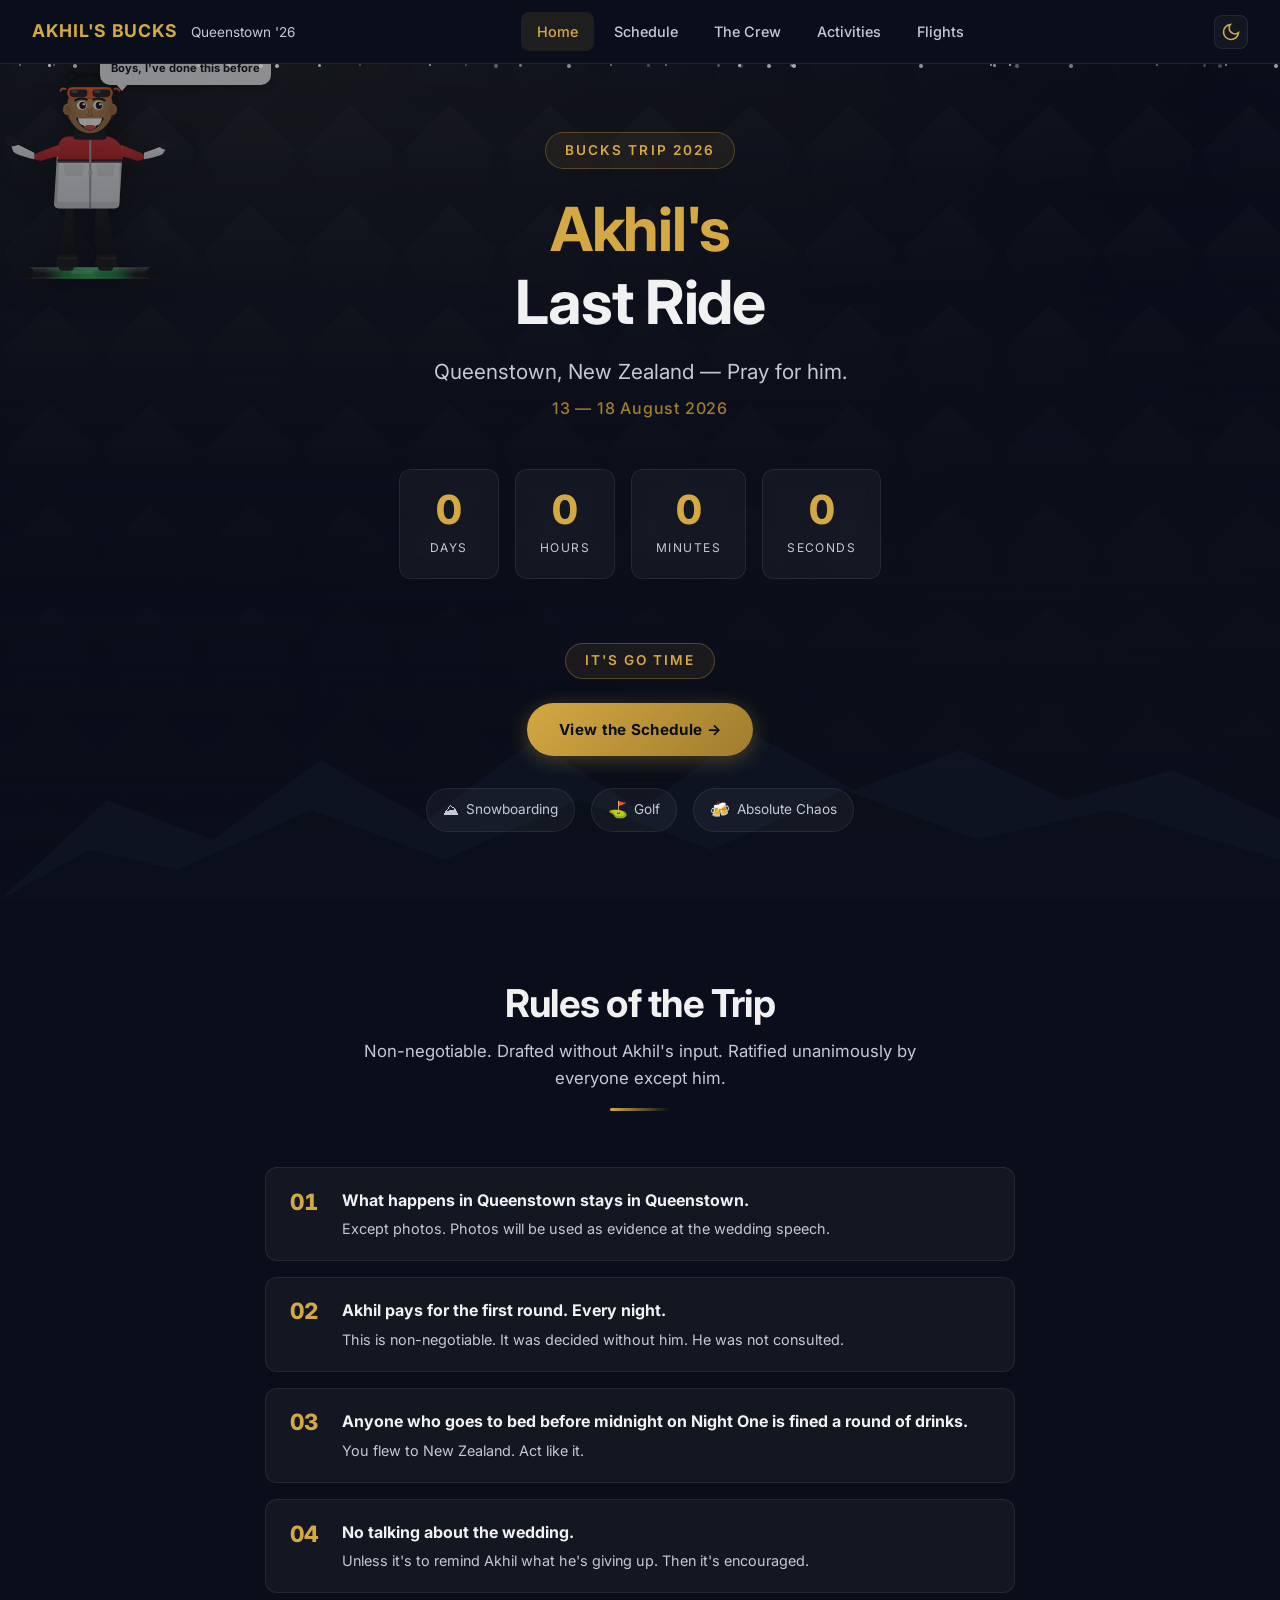
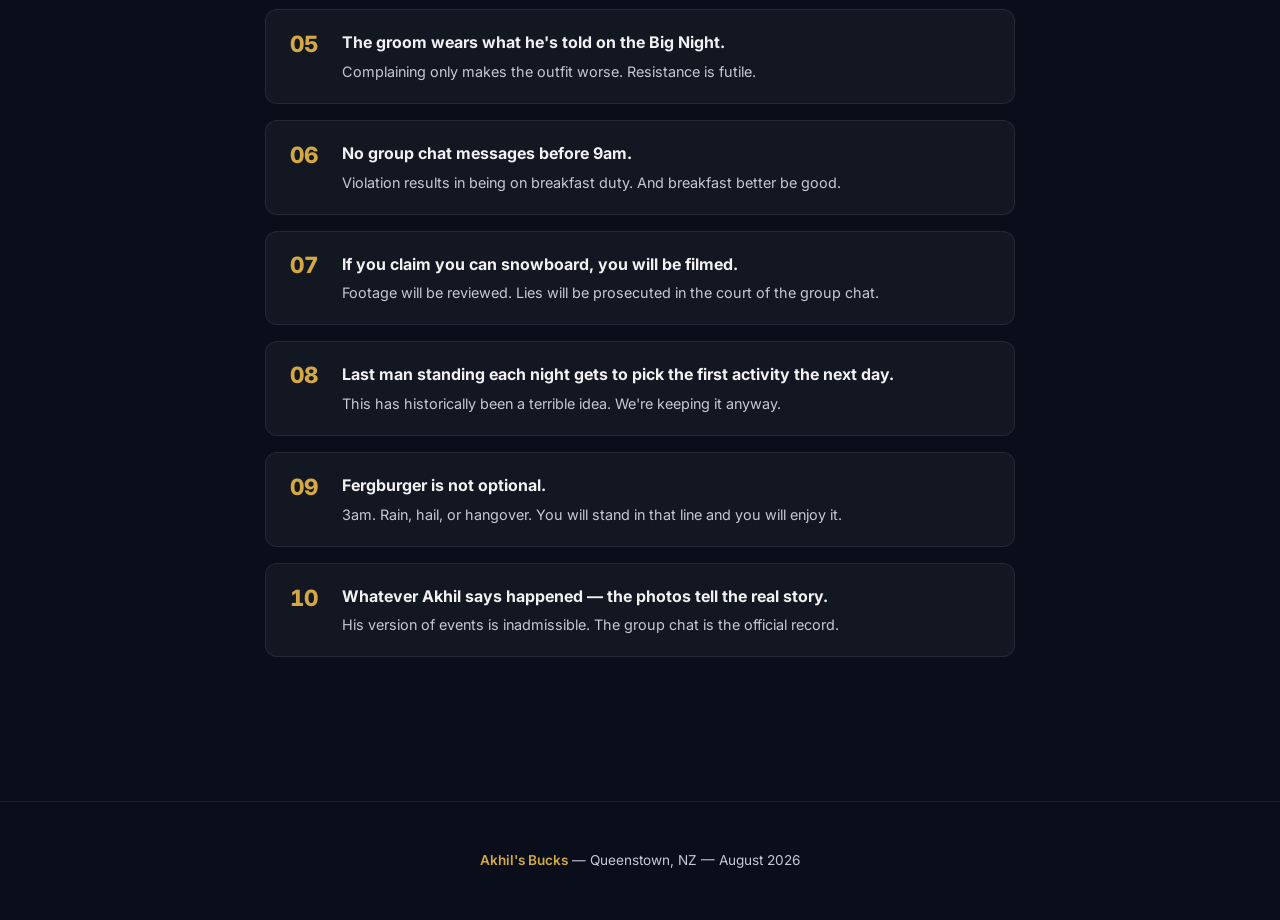
==== commit 91208016: "Add dark/light theme toggle across all pages - Add [data-theme="light"] CSS variable overrides for f" ====
--- a/index.html
+++ b/index.html
@@ -7,6 +7,7 @@
   <link rel="preconnect" href="https://fonts.googleapis.com">
   <link href="https://fonts.googleapis.com/css2?family=Inter:wght@400;500;600;700;800&display=swap" rel="stylesheet">
   <link rel="stylesheet" href="css/style.css">
+  <script>(function(){var t=localStorage.getItem('akhilsbucks-theme')||'dark';document.documentElement.setAttribute('data-theme',t)})()</script>
 </head>
 <body>
 
@@ -20,6 +21,10 @@
       <li><a href="activities.html">Activities</a></li>
       <li><a href="flights.html">Flights</a></li>
     </ul>
+    <button class="theme-toggle" id="theme-toggle" aria-label="Toggle light/dark theme">
+      <svg class="theme-icon sun" viewBox="0 0 24 24" width="20" height="20" fill="none" stroke="currentColor" stroke-width="2"><circle cx="12" cy="12" r="5"/><path d="M12 1v2M12 21v2M4.22 4.22l1.42 1.42M18.36 18.36l1.42 1.42M1 12h2M21 12h2M4.22 19.78l1.42-1.42M18.36 5.64l1.42-1.42"/></svg>
+      <svg class="theme-icon moon" viewBox="0 0 24 24" width="20" height="20" fill="none" stroke="currentColor" stroke-width="2"><path d="M21 12.79A9 9 0 1 1 11.21 3 7 7 0 0 0 21 12.79z"/></svg>
+    </button>
   </nav>
 
   <!-- Mobile nav -->
@@ -31,6 +36,7 @@
     <a href="crew.html">The Crew</a>
     <a href="activities.html">Activities</a>
     <a href="flights.html">Flights</a>
+    <a href="#" class="mob-theme-link">Toggle Theme</a>
   </div>
 
   <main>
--- a/css/style.css
+++ b/css/style.css
@@ -8,56 +8,45 @@
 }
 
 :root {
-  /* Theme colors (dark default) */
-  --bg-page: #0a0e1a;
-  --bg-surface: #111827;
-  --bg-card: #1a2233;
-  --text-primary: #f1f1f1;
-  --text-muted: #c5c9d6;
-  --border-color: rgba(255, 255, 255, 0.08);
-  --card-bg: rgba(255, 255, 255, 0.04);
-  --card-hover-border: rgba(212, 168, 67, 0.2);
+  --navy: #0a0e1a;
+  --navy-light: #111827;
+  --navy-mid: #1a2233;
   --gold: #d4a843;
   --gold-light: #f0d078;
   --gold-dim: #a07d2e;
-  --gold-border: rgba(212, 168, 67, 0.3);
-  --gold-bg: rgba(212, 168, 67, 0.08);
-  --tag-travel-bg: rgba(56, 189, 248, 0.15); --tag-travel-color: #7dd3fc;
-  --tag-snow-bg: rgba(167, 139, 250, 0.15); --tag-snow-color: #c4b5fd;
-  --tag-golf-bg: rgba(74, 222, 128, 0.15); --tag-golf-color: #86efac;
-  --tag-party-bg: rgba(251, 146, 60, 0.15); --tag-party-color: #fdba74;
-  --tag-chill-bg: rgba(212, 168, 67, 0.15); --tag-chill-color: var(--gold-light);
-  --badge-budget-bg: rgba(74, 222, 128, 0.15); --badge-budget-color: #86efac; --badge-budget-border: rgba(74, 222, 128, 0.25);
-  --snow-banner: linear-gradient(135deg, #1e3a5f, #0f1f3d);
-  --golf-banner: linear-gradient(135deg, #1a3d2e, #0f2a1a);
-  --warning-border: rgba(251, 146, 60, 0.3); --warning-bg: rgba(251, 146, 60, 0.05);
-  --pill-bg: rgba(255, 255, 255, 0.05);
-  --flight-price-bg: rgba(255, 255, 255, 0.02);
-  --nav-bg: rgba(10, 14, 26, 0.85);
-  --hero-bg: #0a0e1a;
-  --snowflake-color: white;
-  --speech-bg: white;
-  --speech-color: #0a0e1a;
-  --scrollbar-track: #0a0e1a;
-  --scrollbar-thumb: #1a2233;
-
-  /* Static */
+  --white: #f1f1f1;
+  --white-soft: #c5c9d6;
+  --glass: rgba(255, 255, 255, 0.04);
+  --glass-border: rgba(255, 255, 255, 0.08);
   --radius: 12px;
   --radius-lg: 20px;
   --shadow: 0 8px 32px rgba(0, 0, 0, 0.4);
   --transition: 0.3s cubic-bezier(0.4, 0, 0.2, 1);
 }
 
+[data-theme="light"] {
+  --navy: #f5f5f0;
+  --navy-light: #eaeae4;
+  --navy-mid: #ddddd7;
+  --gold: #b8922e;
+  --gold-light: #a07d1e;
+  --gold-dim: #8a6a1a;
+  --white: #1a1a1a;
+  --white-soft: #4a4a4a;
+  --glass: rgba(0, 0, 0, 0.03);
+  --glass-border: rgba(0, 0, 0, 0.08);
+  --shadow: 0 8px 32px rgba(0, 0, 0, 0.08);
+}
+
 html {
   scroll-behavior: smooth;
   font-size: 16px;
-  background: #0d1b2e;
 }
 
 body {
   font-family: 'Inter', -apple-system, BlinkMacSystemFont, 'Segoe UI', sans-serif;
-  background-color: var(--bg-page);
-  color: var(--text-primary);
+  background-color: var(--navy);
+  color: var(--white);
   line-height: 1.6;
   min-height: 100vh;
   overflow-x: hidden;
@@ -102,33 +91,15 @@
   top: 0;
   left: 0;
   right: 0;
+  width: 100%;
   z-index: 1000;
-  background: var(--nav-bg);
-  backdrop-filter: blur(20px);
-  -webkit-backdrop-filter: blur(20px);
-  border-bottom: 1px solid var(--border-color);
+  background: var(--navy);
+  border-bottom: 1px solid var(--glass-border);
   padding: 0 2rem;
   height: 64px;
   display: flex;
   align-items: center;
   justify-content: space-between;
-  max-width: 1100px;
-  margin: 0 auto;
-}
-
-/* Full-width nav background behind centred content */
-.navbar::before {
-  content: '';
-  position: fixed;
-  top: 0;
-  left: 0;
-  right: 0;
-  height: 64px;
-  background: var(--nav-bg);
-  backdrop-filter: blur(20px);
-  -webkit-backdrop-filter: blur(20px);
-  border-bottom: 1px solid var(--border-color);
-  z-index: -1;
 }
 
 .nav-brand {
@@ -141,7 +112,7 @@
 }
 
 .nav-brand span {
-  color: var(--text-muted);
+  color: var(--white-soft);
   font-weight: 400;
   margin-left: 0.5rem;
   font-size: 0.85rem;
@@ -153,13 +124,12 @@
   display: flex;
   gap: 0.25rem;
   list-style: none;
-  margin-left: auto;
 }
 
 .nav-links a {
   display: block;
   padding: 0.5rem 1rem;
-  color: var(--text-muted);
+  color: var(--white-soft);
   font-size: 0.9rem;
   font-weight: 500;
   border-radius: 8px;
@@ -169,7 +139,7 @@
 .nav-links a:hover,
 .nav-links a.active {
   color: var(--gold);
-  background: var(--gold-bg);
+  background: rgba(212, 168, 67, 0.1);
 }
 
 
@@ -247,8 +217,8 @@
   position: absolute;
   top: -10px;
   left: 100px;
-  background: var(--speech-bg);
-  color: var(--speech-color);
+  background: var(--white);
+  color: var(--navy);
   font-family: 'Inter', sans-serif;
   font-size: 0.7rem;
   font-weight: 700;
@@ -268,7 +238,7 @@
   height: 0;
   border-left: 6px solid transparent;
   border-right: 6px solid transparent;
-  border-top: 7px solid var(--speech-bg);
+  border-top: 7px solid var(--white);
 }
 
 .hero-boarder .hb-svg {
@@ -348,7 +318,7 @@
 
 .hero-snowfall .hs-flake {
   position: absolute;
-  background: var(--snowflake-color);
+  background: var(--white);
   border-radius: 50%;
   animation: hs-fall linear infinite;
   will-change: transform;
@@ -369,7 +339,7 @@
   right: 0;
   bottom: 0;
   background:
-    linear-gradient(180deg, transparent 0%, var(--bg-page) 100%),
+    linear-gradient(180deg, transparent 0%, var(--navy) 100%),
     url("data:image/svg+xml,%3Csvg width='100' height='100' xmlns='http://www.w3.org/2000/svg'%3E%3Cdefs%3E%3ClinearGradient id='g' x1='0' y1='0' x2='0' y2='1'%3E%3Cstop offset='0' stop-color='%23fff' stop-opacity='.02'/%3E%3Cstop offset='1' stop-color='%23fff' stop-opacity='0'/%3E%3C/linearGradient%3E%3C/defs%3E%3Cpolygon points='50,5 95,50 75,95 25,95 5,50' fill='url(%23g)' stroke='rgba(255,255,255,0.015)' stroke-width='.5'/%3E%3C/svg%3E");
   pointer-events: none;
   z-index: -1;
@@ -401,9 +371,9 @@
   color: var(--gold);
   margin-bottom: 1.5rem;
   padding: 0.4rem 1.2rem;
-  border: 1px solid var(--gold-border);
+  border: 1px solid rgba(212, 168, 67, 0.3);
   border-radius: 100px;
-  background: var(--gold-bg);
+  background: rgba(212, 168, 67, 0.08);
 }
 
 .hero h1 {
@@ -417,7 +387,7 @@
 
 .hero-subtitle {
   font-size: clamp(1rem, 2vw, 1.3rem);
-  color: var(--text-muted);
+  color: var(--white-soft);
   margin-bottom: 0.5rem;
   font-weight: 400;
 }
@@ -440,8 +410,8 @@
 }
 
 .countdown-unit {
-  background: var(--card-bg);
-  border: 1px solid var(--border-color);
+  background: var(--glass);
+  border: 1px solid var(--glass-border);
   border-radius: var(--radius);
   padding: 1.25rem 1.5rem;
   min-width: 100px;
@@ -452,7 +422,7 @@
 
 .countdown-unit:hover {
   transform: translateY(-2px);
-  border-color: var(--card-hover-border);
+  border-color: rgba(212, 168, 67, 0.2);
 }
 
 .countdown-number {
@@ -469,7 +439,7 @@
   font-size: 0.75rem;
   text-transform: uppercase;
   letter-spacing: 0.12em;
-  color: var(--text-muted);
+  color: var(--white-soft);
   margin-top: 0.5rem;
 }
 
@@ -480,7 +450,7 @@
   gap: 0.5rem;
   padding: 0.9rem 2rem;
   background: linear-gradient(135deg, var(--gold), var(--gold-dim));
-  color: var(--bg-page);
+  color: var(--navy);
   font-weight: 700;
   font-size: 0.95rem;
   border-radius: 100px;
@@ -492,7 +462,7 @@
 .cta:hover {
   transform: translateY(-2px);
   box-shadow: 0 8px 30px rgba(212, 168, 67, 0.4);
-  color: var(--bg-page);
+  color: var(--navy);
 }
 
 /* ===== SECTION ===== */
@@ -510,7 +480,7 @@
 }
 
 .section-header p {
-  color: var(--text-muted);
+  color: var(--white-soft);
   font-size: 1.05rem;
   max-width: 600px;
   margin: 0 auto;
@@ -535,7 +505,7 @@
 }
 
 .page-hero p {
-  color: var(--text-muted);
+  color: var(--white-soft);
   font-size: 1.1rem;
   max-width: 600px;
   margin: 0 auto;
@@ -556,7 +526,7 @@
   top: 0;
   bottom: 0;
   width: 2px;
-  background: linear-gradient(180deg, var(--gold), var(--border-color));
+  background: linear-gradient(180deg, var(--gold), var(--glass-border));
   border-radius: 2px;
 }
 
@@ -577,7 +547,7 @@
   height: 14px;
   border-radius: 50%;
   background: var(--gold);
-  border: 3px solid var(--bg-page);
+  border: 3px solid var(--navy);
   box-shadow: 0 0 0 2px var(--gold);
   transform: translateX(-50%);
   left: -2.5rem;
@@ -594,15 +564,15 @@
 }
 
 .timeline-card {
-  background: var(--card-bg);
-  border: 1px solid var(--border-color);
+  background: var(--glass);
+  border: 1px solid var(--glass-border);
   border-radius: var(--radius);
   padding: 1.5rem;
   transition: border-color var(--transition), transform var(--transition);
 }
 
 .timeline-card:hover {
-  border-color: var(--card-hover-border);
+  border-color: rgba(212, 168, 67, 0.15);
   transform: translateX(4px);
 }
 
@@ -618,7 +588,7 @@
 }
 
 .timeline-card p {
-  color: var(--text-muted);
+  color: var(--white-soft);
   font-size: 0.95rem;
 }
 
@@ -629,7 +599,7 @@
 
 .timeline-card ul li {
   padding: 0.3rem 0;
-  color: var(--text-muted);
+  color: var(--white-soft);
   font-size: 0.95rem;
   padding-left: 1.2rem;
   position: relative;
@@ -657,11 +627,11 @@
   margin-top: 0.75rem;
 }
 
-.tag-travel { background: var(--tag-travel-bg); color: var(--tag-travel-color); }
-.tag-snow { background: var(--tag-snow-bg); color: var(--tag-snow-color); }
-.tag-golf { background: var(--tag-golf-bg); color: var(--tag-golf-color); }
-.tag-party { background: var(--tag-party-bg); color: var(--tag-party-color); }
-.tag-chill { background: var(--tag-chill-bg); color: var(--tag-chill-color); }
+.tag-travel { background: rgba(56, 189, 248, 0.15); color: #7dd3fc; }
+.tag-snow { background: rgba(167, 139, 250, 0.15); color: #c4b5fd; }
+.tag-golf { background: rgba(74, 222, 128, 0.15); color: #86efac; }
+.tag-party { background: rgba(251, 146, 60, 0.15); color: #fdba74; }
+.tag-chill { background: rgba(212, 168, 67, 0.15); color: var(--gold-light); }
 
 /* ===== CREW GRID ===== */
 .crew-grid {
@@ -673,8 +643,8 @@
 }
 
 .crew-card {
-  background: var(--card-bg);
-  border: 1px solid var(--border-color);
+  background: var(--glass);
+  border: 1px solid var(--glass-border);
   border-radius: var(--radius);
   padding: 2rem 1rem;
   text-align: center;
@@ -684,14 +654,14 @@
 }
 
 .crew-card:hover {
-  border-color: var(--card-hover-border);
+  border-color: rgba(212, 168, 67, 0.2);
   transform: translateY(-4px);
   box-shadow: var(--shadow);
 }
 
 .crew-card.groom {
-  border-color: var(--gold-border);
-  background: linear-gradient(135deg, var(--gold-bg), var(--card-bg));
+  border-color: rgba(212, 168, 67, 0.3);
+  background: linear-gradient(135deg, rgba(212, 168, 67, 0.08), var(--glass));
 }
 
 .crew-card.groom::before {
@@ -708,8 +678,8 @@
   width: 72px;
   height: 72px;
   border-radius: 50%;
-  background: linear-gradient(135deg, var(--bg-card), var(--bg-surface));
-  border: 2px solid var(--border-color);
+  background: linear-gradient(135deg, var(--navy-mid), var(--navy-light));
+  border: 2px solid var(--glass-border);
   display: flex;
   align-items: center;
   justify-content: center;
@@ -722,7 +692,7 @@
 
 .crew-card.groom .crew-avatar {
   border-color: var(--gold);
-  background: linear-gradient(135deg, var(--gold-bg), var(--bg-card));
+  background: linear-gradient(135deg, rgba(212, 168, 67, 0.2), var(--navy-mid));
 }
 
 .crew-card h3 {
@@ -739,7 +709,7 @@
 }
 
 .crew-placeholder {
-  color: var(--text-muted);
+  color: var(--white-soft);
   opacity: 0.5;
   font-style: italic;
   font-size: 0.85rem;
@@ -764,15 +734,15 @@
 }
 
 .activity-card {
-  background: var(--card-bg);
-  border: 1px solid var(--border-color);
+  background: var(--glass);
+  border: 1px solid var(--glass-border);
   border-radius: var(--radius-lg);
   overflow: hidden;
   transition: all var(--transition);
 }
 
 .activity-card:hover {
-  border-color: var(--card-hover-border);
+  border-color: rgba(212, 168, 67, 0.2);
   transform: translateY(-4px);
   box-shadow: var(--shadow);
 }
@@ -788,11 +758,11 @@
 }
 
 .activity-banner.snow {
-  background: var(--snow-banner);
+  background: linear-gradient(135deg, #1e3a5f, #0f1f3d);
 }
 
 .activity-banner.golf {
-  background: var(--golf-banner);
+  background: linear-gradient(135deg, #1a3d2e, #0f2a1a);
 }
 
 .activity-banner::after {
@@ -823,7 +793,7 @@
 }
 
 .activity-body p {
-  color: var(--text-muted);
+  color: var(--white-soft);
   font-size: 0.95rem;
   margin-bottom: 1rem;
 }
@@ -837,11 +807,11 @@
 
 .activity-details li {
   padding: 0.35rem 0.8rem;
-  background: var(--pill-bg);
+  background: var(--glass);
   border-radius: 100px;
   font-size: 0.8rem;
-  color: var(--text-muted);
-  border: 1px solid var(--border-color);
+  color: var(--white-soft);
+  border: 1px solid var(--glass-border);
 }
 
 /* ===== APRES / NIGHTLIFE ===== */
@@ -852,15 +822,15 @@
 }
 
 .nightlife-card {
-  background: var(--card-bg);
-  border: 1px solid var(--border-color);
+  background: var(--glass);
+  border: 1px solid var(--glass-border);
   border-radius: var(--radius);
   padding: 1.5rem;
   transition: all var(--transition);
 }
 
 .nightlife-card:hover {
-  border-color: var(--card-hover-border);
+  border-color: rgba(212, 168, 67, 0.15);
   transform: translateY(-2px);
 }
 
@@ -875,7 +845,7 @@
 }
 
 .nightlife-card p {
-  color: var(--text-muted);
+  color: var(--white-soft);
   font-size: 0.9rem;
 }
 
@@ -893,15 +863,15 @@
   display: flex;
   align-items: flex-start;
   gap: 1.25rem;
-  background: var(--card-bg);
-  border: 1px solid var(--border-color);
+  background: var(--glass);
+  border: 1px solid var(--glass-border);
   border-radius: var(--radius);
   padding: 1.25rem 1.5rem;
   transition: all var(--transition);
 }
 
 .rules-item:hover {
-  border-color: var(--card-hover-border);
+  border-color: rgba(212, 168, 67, 0.2);
   transform: translateX(4px);
 }
 
@@ -922,7 +892,7 @@
 }
 
 .rules-item p {
-  color: var(--text-muted);
+  color: var(--white-soft);
   font-size: 0.9rem;
   margin: 0;
 }
@@ -933,8 +903,8 @@
   justify-content: center;
   gap: 0;
   margin-bottom: 3rem;
-  background: var(--card-bg);
-  border: 1px solid var(--border-color);
+  background: var(--glass);
+  border: 1px solid var(--glass-border);
   border-radius: 100px;
   padding: 4px;
   width: fit-content;
@@ -947,7 +917,7 @@
   border: none;
   border-radius: 100px;
   background: transparent;
-  color: var(--text-muted);
+  color: var(--white-soft);
   font-family: inherit;
   font-size: 0.9rem;
   font-weight: 600;
@@ -957,7 +927,7 @@
 
 .price-toggle-btn.active {
   background: linear-gradient(135deg, var(--gold), var(--gold-dim));
-  color: var(--bg-page);
+  color: var(--navy);
 }
 
 .flights-grid {
@@ -968,8 +938,8 @@
 }
 
 .flight-card {
-  background: var(--card-bg);
-  border: 1px solid var(--border-color);
+  background: var(--glass);
+  border: 1px solid var(--glass-border);
   border-radius: var(--radius-lg);
   overflow: hidden;
   transition: all var(--transition);
@@ -979,7 +949,7 @@
 }
 
 .flight-card:hover {
-  border-color: var(--card-hover-border);
+  border-color: rgba(212, 168, 67, 0.2);
   transform: translateY(-4px);
   box-shadow: var(--shadow);
 }
@@ -997,15 +967,15 @@
 }
 
 .badge-premium {
-  background: var(--gold-bg);
+  background: rgba(212, 168, 67, 0.2);
   color: var(--gold-light);
-  border: 1px solid var(--gold-border);
+  border: 1px solid rgba(212, 168, 67, 0.3);
 }
 
 .badge-budget {
-  background: var(--badge-budget-bg);
-  color: var(--badge-budget-color);
-  border: 1px solid var(--badge-budget-border);
+  background: rgba(74, 222, 128, 0.15);
+  color: #86efac;
+  border: 1px solid rgba(74, 222, 128, 0.25);
 }
 
 .flight-card-header {
@@ -1018,7 +988,7 @@
 }
 
 .flight-subtitle {
-  color: var(--text-muted);
+  color: var(--white-soft);
   font-size: 0.85rem;
   font-style: italic;
 }
@@ -1064,13 +1034,13 @@
 .flight-code {
   font-size: 0.95rem;
   font-weight: 700;
-  color: var(--text-primary);
+  color: var(--white);
   letter-spacing: 0.05em;
 }
 
 .flight-city {
   font-size: 0.7rem;
-  color: var(--text-muted);
+  color: var(--white-soft);
   margin-top: 0.1rem;
 }
 
@@ -1085,34 +1055,34 @@
 
 .flight-duration {
   font-size: 0.75rem;
-  color: var(--text-muted);
+  color: var(--white-soft);
   font-weight: 500;
 }
 
 .flight-line {
   width: 100%;
   height: 0;
-  border-top: 1px solid var(--border-color);
+  border-top: 1px solid var(--glass-border);
   display: flex;
   align-items: center;
   justify-content: center;
 }
 
 .flight-direct-badge {
-  background: var(--bg-page);
+  background: var(--navy);
   padding: 0.15rem 0.5rem;
   border-radius: 100px;
   font-size: 0.65rem;
   font-weight: 600;
-  color: var(--badge-budget-color);
-  border: 1px solid var(--badge-budget-border);
+  color: #86efac;
+  border: 1px solid rgba(74, 222, 128, 0.25);
   text-transform: uppercase;
   letter-spacing: 0.06em;
 }
 
 .flight-number {
   font-size: 0.7rem;
-  color: var(--text-muted);
+  color: var(--white-soft);
   font-weight: 500;
 }
 
@@ -1121,20 +1091,20 @@
   justify-content: space-between;
   margin-top: 0.75rem;
   font-size: 0.75rem;
-  color: var(--text-muted);
+  color: var(--white-soft);
   opacity: 0.7;
 }
 
 .flight-divider {
   height: 1px;
-  background: var(--border-color);
+  background: var(--glass-border);
   margin: 0.5rem 0;
 }
 
 .flight-price {
   padding: 1.25rem 1.75rem;
-  border-top: 1px solid var(--border-color);
-  background: var(--flight-price-bg);
+  border-top: 1px solid var(--glass-border);
+  background: var(--glass);
 }
 
 .price-cash,
@@ -1152,7 +1122,7 @@
 
 .price-label {
   font-size: 0.8rem;
-  color: var(--text-muted);
+  color: var(--white-soft);
 }
 
 /* Toggle visibility */
@@ -1178,15 +1148,15 @@
 }
 
 .flight-info-box {
-  background: var(--card-bg);
-  border: 1px solid var(--border-color);
+  background: var(--glass);
+  border: 1px solid var(--glass-border);
   border-radius: var(--radius);
   padding: 1.5rem;
 }
 
 .flight-info-box.warning {
-  border-color: var(--warning-border);
-  background: var(--warning-bg);
+  border-color: rgba(251, 146, 60, 0.3);
+  background: rgba(251, 146, 60, 0.05);
 }
 
 .flight-info-box h3 {
@@ -1195,12 +1165,12 @@
 }
 
 .flight-info-box p {
-  color: var(--text-muted);
+  color: var(--white-soft);
   font-size: 0.9rem;
 }
 
 .flight-info-box p strong {
-  color: var(--text-primary);
+  color: var(--white);
 }
 
 .flights-warning-text {
@@ -1257,11 +1227,11 @@
   align-items: center;
   gap: 0.4rem;
   padding: 0.5rem 1rem;
-  background: var(--card-bg);
-  border: 1px solid var(--border-color);
+  background: var(--glass);
+  border: 1px solid var(--glass-border);
   border-radius: 100px;
   font-size: 0.85rem;
-  color: var(--text-muted);
+  color: var(--white-soft);
 }
 
 .info-chip .icon {
@@ -1272,9 +1242,9 @@
 .footer {
   text-align: center;
   padding: 3rem 1.5rem;
-  color: var(--text-muted);
+  color: var(--white-soft);
   font-size: 0.85rem;
-  border-top: 1px solid var(--border-color);
+  border-top: 1px solid var(--glass-border);
   margin-top: 4rem;
 }
 
@@ -1287,11 +1257,11 @@
 .mob-hamburger {
   display: none;
   position: fixed;
-  top: 16px;
+  top: 12px;
   right: 16px;
-  z-index: 1000;
-  background: #0d1b2e;
-  border: 1px solid #f59e0b;
+  z-index: 1100;
+  background: var(--navy-light);
+  border: 1px solid var(--gold);
   border-radius: 8px;
   padding: 10px 9px;
   cursor: pointer;
@@ -1305,7 +1275,7 @@
   display: block;
   width: 24px;
   height: 2px;
-  background: #fff;
+  background: var(--white);
   border-radius: 1px;
 }
 
@@ -1314,25 +1284,33 @@
   position: fixed;
   inset: 0;
   z-index: 1099;
-  background: #0d1b2e;
+  background: var(--navy-light);
   flex-direction: column;
   align-items: center;
   justify-content: center;
   gap: 1.5rem;
+  opacity: 0;
+  visibility: hidden;
+  pointer-events: none;
+  transform: translateY(-20px);
+  transition: opacity 0.3s ease, transform 0.3s ease, visibility 0.3s ease;
 }
 
 .mob-overlay.open {
-  display: flex;
+  opacity: 1;
+  visibility: visible;
+  pointer-events: auto;
+  transform: translateY(0);
 }
 
 .mob-overlay-close {
   position: absolute;
-  top: 16px;
+  top: 12px;
   right: 16px;
-  background: #0d1b2e;
-  border: 1px solid #f59e0b;
+  background: var(--navy-light);
+  border: 1px solid var(--gold);
   border-radius: 8px;
-  color: #fff;
+  color: var(--white);
   font-size: 1.5rem;
   width: 44px;
   height: 44px;
@@ -1345,7 +1323,7 @@
 }
 
 .mob-overlay a {
-  color: var(--text-primary);
+  color: var(--white);
   font-size: 1.4rem;
   font-weight: 600;
   text-decoration: none;
@@ -1369,6 +1347,10 @@
     display: flex;
   }
 
+  .mob-overlay {
+    display: flex;
+  }
+
   .nav-links {
     display: none;
   }
@@ -1459,17 +1441,122 @@
 .fade-in:nth-child(5) { animation-delay: 0.4s; }
 .fade-in:nth-child(6) { animation-delay: 0.5s; }
 
+/* ===== THEME TOGGLE ===== */
+.theme-toggle {
+  background: var(--glass);
+  border: 1px solid var(--glass-border);
+  border-radius: 8px;
+  padding: 6px;
+  cursor: pointer;
+  color: var(--gold);
+  display: flex;
+  align-items: center;
+  justify-content: center;
+  transition: all var(--transition);
+  margin-left: 0.5rem;
+  -webkit-tap-highlight-color: transparent;
+}
+
+.theme-toggle:hover {
+  background: rgba(212, 168, 67, 0.1);
+  border-color: rgba(212, 168, 67, 0.3);
+}
+
+.theme-icon.sun { display: none; }
+.theme-icon.moon { display: block; }
+[data-theme="light"] .theme-icon.sun { display: block; }
+[data-theme="light"] .theme-icon.moon { display: none; }
+
+/* Mobile overlay theme toggle link */
+.mob-overlay .mob-theme-link {
+  color: var(--gold);
+  font-size: 0.9rem;
+  font-weight: 600;
+  padding: 0.5rem 1rem;
+  border: 1px solid var(--glass-border);
+  border-radius: 8px;
+  cursor: pointer;
+  background: var(--glass);
+  margin-top: 1rem;
+  text-decoration: none;
+  transition: all var(--transition);
+}
+
+@media (max-width: 768px) {
+  .theme-toggle { display: none; }
+}
+
+/* ===== LIGHT MODE OVERRIDES ===== */
+
+/* Smooth transition on theme change */
+html[data-theme] body,
+html[data-theme] .navbar,
+html[data-theme] .mob-overlay,
+html[data-theme] .mob-hamburger,
+html[data-theme] .mob-overlay-close {
+  transition: background-color 0.3s ease, color 0.3s ease, border-color 0.3s ease;
+}
+
+/* Body texture — reduce in light mode */
+[data-theme="light"] body::before {
+  opacity: 0.3;
+}
+
+/* Activity banners */
+[data-theme="light"] .activity-banner.snow {
+  background: linear-gradient(135deg, #d0e4f7, #b8d4f0);
+}
+[data-theme="light"] .activity-banner.golf {
+  background: linear-gradient(135deg, #c8e6d0, #a8d8b4);
+}
+
+/* Timeline tag text colours — darken for light bg */
+[data-theme="light"] .tag-travel { color: #0c6ea8; }
+[data-theme="light"] .tag-snow { color: #5b48a0; }
+[data-theme="light"] .tag-golf { color: #1a7a3a; }
+[data-theme="light"] .tag-party { color: #a0521a; }
+
+/* Flight badges — darken text for light bg */
+[data-theme="light"] .badge-budget { color: #1a7a3a; }
+[data-theme="light"] .flight-direct-badge { color: #1a7a3a; }
+
+/* Hero snowboarder — filter for light mode */
+[data-theme="light"] .hero-boarder {
+  filter: invert(0.85) hue-rotate(180deg);
+  opacity: 0.4;
+}
+
+/* Hero snowflakes — dark particles on light bg */
+[data-theme="light"] .hero-snowfall .hs-flake {
+  background: rgba(0, 0, 0, 0.15);
+}
+
+/* Hero mountains */
+[data-theme="light"] .hero-mountains polygon:first-child { fill: #d0d0c8; }
+[data-theme="light"] .hero-mountains polygon:last-child { fill: #c0c0b8; }
+
+/* Hero pattern overlay */
+[data-theme="light"] .hero::before {
+  opacity: 0;
+}
+
+/* Nav hover in light mode */
+[data-theme="light"] .nav-links a:hover,
+[data-theme="light"] .nav-links a.active {
+  background: rgba(184, 146, 46, 0.12);
+}
+
 /* Scrollbar */
 ::-webkit-scrollbar {
   width: 8px;
 }
 
 ::-webkit-scrollbar-track {
-  background: var(--scrollbar-track);
+  background: var(--navy);
 }
 
 ::-webkit-scrollbar-thumb {
-  background: var(--scrollbar-thumb);
+  background: var(--navy-mid);
   border-radius: 4px;
 }
 
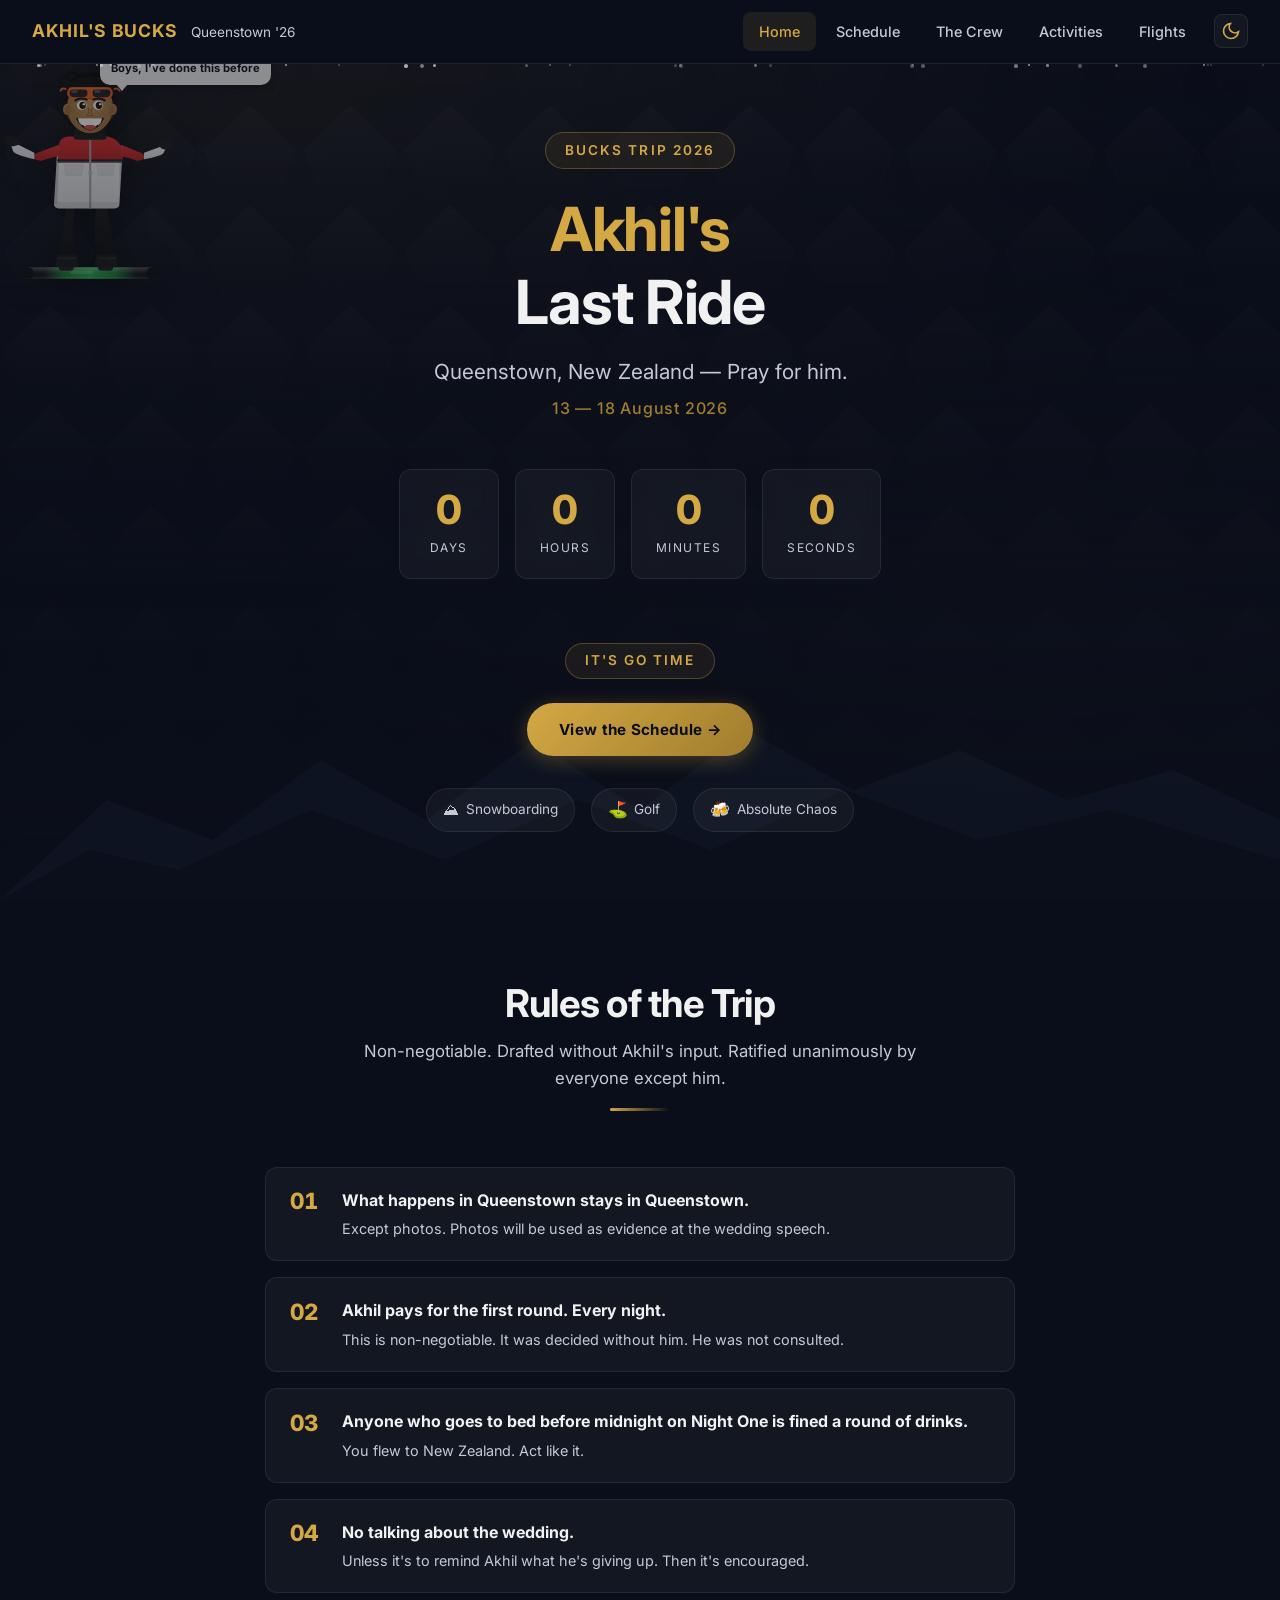
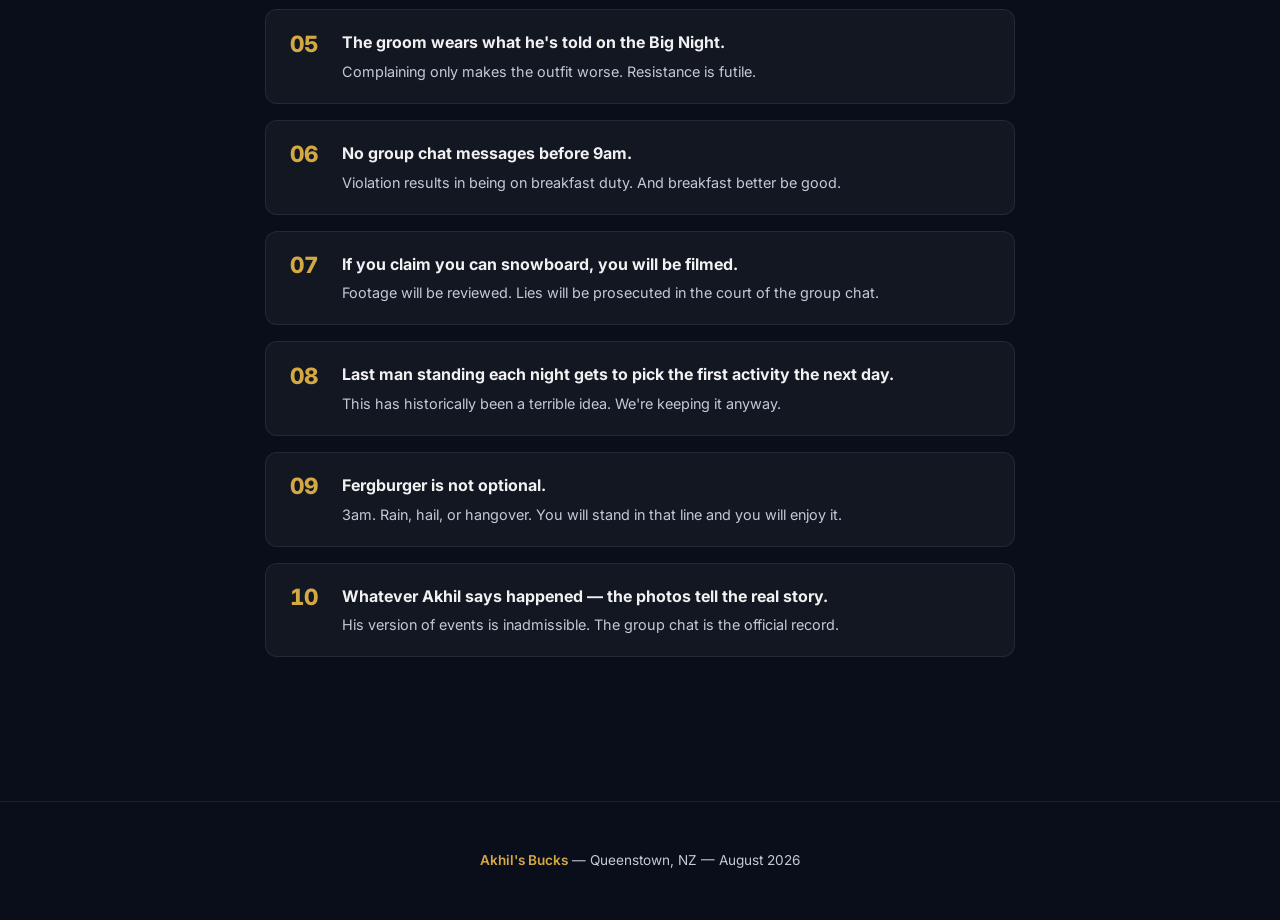
==== commit 61503a8c: "Fix light theme round 2: nav layout, snowfall, card warmth 1. Toggle button layout: wrap nav-links +" ====
--- a/index.html
+++ b/index.html
@@ -14,17 +14,19 @@
   <!-- NAV -->
   <nav class="navbar">
     <a href="index.html" class="nav-brand">Akhil's Bucks <span>Queenstown '26</span></a>
-    <ul class="nav-links">
-      <li><a href="index.html">Home</a></li>
-      <li><a href="schedule.html">Schedule</a></li>
-      <li><a href="crew.html">The Crew</a></li>
-      <li><a href="activities.html">Activities</a></li>
-      <li><a href="flights.html">Flights</a></li>
-    </ul>
-    <button class="theme-toggle" id="theme-toggle" aria-label="Toggle light/dark theme">
-      <svg class="theme-icon sun" viewBox="0 0 24 24" width="20" height="20" fill="none" stroke="currentColor" stroke-width="2"><circle cx="12" cy="12" r="5"/><path d="M12 1v2M12 21v2M4.22 4.22l1.42 1.42M18.36 18.36l1.42 1.42M1 12h2M21 12h2M4.22 19.78l1.42-1.42M18.36 5.64l1.42-1.42"/></svg>
-      <svg class="theme-icon moon" viewBox="0 0 24 24" width="20" height="20" fill="none" stroke="currentColor" stroke-width="2"><path d="M21 12.79A9 9 0 1 1 11.21 3 7 7 0 0 0 21 12.79z"/></svg>
-    </button>
+    <div class="nav-right">
+      <ul class="nav-links">
+        <li><a href="index.html">Home</a></li>
+        <li><a href="schedule.html">Schedule</a></li>
+        <li><a href="crew.html">The Crew</a></li>
+        <li><a href="activities.html">Activities</a></li>
+        <li><a href="flights.html">Flights</a></li>
+      </ul>
+      <button class="theme-toggle" id="theme-toggle" aria-label="Toggle light/dark theme">
+        <svg class="theme-icon sun" viewBox="0 0 24 24" width="20" height="20" fill="none" stroke="currentColor" stroke-width="2"><circle cx="12" cy="12" r="5"/><path d="M12 1v2M12 21v2M4.22 4.22l1.42 1.42M18.36 18.36l1.42 1.42M1 12h2M21 12h2M4.22 19.78l1.42-1.42M18.36 5.64l1.42-1.42"/></svg>
+        <svg class="theme-icon moon" viewBox="0 0 24 24" width="20" height="20" fill="none" stroke="currentColor" stroke-width="2"><path d="M21 12.79A9 9 0 1 1 11.21 3 7 7 0 0 0 21 12.79z"/></svg>
+      </button>
+    </div>
   </nav>
 
   <!-- Mobile nav -->
--- a/css/style.css
+++ b/css/style.css
@@ -25,17 +25,17 @@
 }
 
 [data-theme="light"] {
-  --navy: #f5f5f0;
-  --navy-light: #eaeae4;
-  --navy-mid: #ddddd7;
-  --gold: #b8922e;
-  --gold-light: #a07d1e;
-  --gold-dim: #8a6a1a;
-  --white: #1a1a1a;
-  --white-soft: #4a4a4a;
-  --glass: rgba(0, 0, 0, 0.03);
-  --glass-border: rgba(0, 0, 0, 0.08);
-  --shadow: 0 8px 32px rgba(0, 0, 0, 0.08);
+  --navy: #faf8f4;
+  --navy-light: #f0ece4;
+  --navy-mid: #e6e0d4;
+  --gold: #c9952a;
+  --gold-light: #b8860b;
+  --gold-dim: #96761e;
+  --white: #1c1917;
+  --white-soft: #57534e;
+  --glass: rgba(0, 0, 0, 0.04);
+  --glass-border: rgba(0, 0, 0, 0.10);
+  --shadow: 0 8px 32px rgba(0, 0, 0, 0.12);
 }
 
 html {
@@ -118,6 +118,12 @@
   font-size: 0.85rem;
   text-transform: none;
   letter-spacing: 0;
+}
+
+.nav-right {
+  display: flex;
+  align-items: center;
+  gap: 0.25rem;
 }
 
 .nav-links {
@@ -1351,7 +1357,7 @@
     display: flex;
   }
 
-  .nav-links {
+  .nav-right {
     display: none;
   }
 
@@ -1482,9 +1488,6 @@
   transition: all var(--transition);
 }
 
-@media (max-width: 768px) {
-  .theme-toggle { display: none; }
-}
 
 /* ===== LIGHT MODE OVERRIDES ===== */
 
@@ -1497,55 +1500,138 @@
   transition: background-color 0.3s ease, color 0.3s ease, border-color 0.3s ease;
 }
 
-/* Body texture — reduce in light mode */
+/* Body texture — warm gold glow for light mode */
 [data-theme="light"] body::before {
-  opacity: 0.3;
-}
-
-/* Activity banners */
+  background:
+    radial-gradient(ellipse 80% 60% at 20% 10%, rgba(201, 149, 42, 0.06), transparent),
+    radial-gradient(ellipse 60% 50% at 80% 80%, rgba(201, 149, 42, 0.04), transparent);
+}
+
+/* Hero pattern — keep subtle, don't hide */
+[data-theme="light"] .hero::before {
+  opacity: 0.5;
+}
+
+/* CTA button text — must stay dark on gold */
+[data-theme="light"] .cta,
+[data-theme="light"] .cta:hover {
+  color: #1c1917;
+}
+
+/* Countdown units — warm card feel */
+[data-theme="light"] .countdown-unit {
+  background: rgba(201, 149, 42, 0.06);
+  border-color: rgba(201, 149, 42, 0.15);
+}
+
+/* Info chips — warm tint */
+[data-theme="light"] .info-chip {
+  background: rgba(201, 149, 42, 0.06);
+  border-color: rgba(201, 149, 42, 0.12);
+}
+
+/* Activity banners — vibrant pastels */
 [data-theme="light"] .activity-banner.snow {
-  background: linear-gradient(135deg, #d0e4f7, #b8d4f0);
+  background: linear-gradient(135deg, #c4daf0, #a8c8e8);
 }
 [data-theme="light"] .activity-banner.golf {
-  background: linear-gradient(135deg, #c8e6d0, #a8d8b4);
-}
-
-/* Timeline tag text colours — darken for light bg */
+  background: linear-gradient(135deg, #b8dcc0, #98ccaa);
+}
+
+/* Timeline tag text — darken for readability */
 [data-theme="light"] .tag-travel { color: #0c6ea8; }
 [data-theme="light"] .tag-snow { color: #5b48a0; }
 [data-theme="light"] .tag-golf { color: #1a7a3a; }
 [data-theme="light"] .tag-party { color: #a0521a; }
 
-/* Flight badges — darken text for light bg */
+/* Flight badges — darken text */
 [data-theme="light"] .badge-budget { color: #1a7a3a; }
 [data-theme="light"] .flight-direct-badge { color: #1a7a3a; }
 
-/* Hero snowboarder — filter for light mode */
+/* Hero snowboarder — invert filter for light bg */
 [data-theme="light"] .hero-boarder {
   filter: invert(0.85) hue-rotate(180deg);
   opacity: 0.4;
 }
 
-/* Hero snowflakes — dark particles on light bg */
+/* Hero snowflakes — bold golden dust particles (filter overrides inline opacity) */
 [data-theme="light"] .hero-snowfall .hs-flake {
-  background: rgba(0, 0, 0, 0.15);
-}
-
-/* Hero mountains */
-[data-theme="light"] .hero-mountains polygon:first-child { fill: #d0d0c8; }
-[data-theme="light"] .hero-mountains polygon:last-child { fill: #c0c0b8; }
-
-/* Hero pattern overlay */
-[data-theme="light"] .hero::before {
-  opacity: 0;
-}
-
-/* Nav hover in light mode */
+  background: #b8860b !important;
+  filter: opacity(1);
+  box-shadow: 0 0 4px rgba(160, 120, 40, 0.4);
+}
+
+/* Hero mountains — warm taupe */
+[data-theme="light"] .hero-mountains polygon:first-child { fill: #d8d4c8; }
+[data-theme="light"] .hero-mountains polygon:last-child { fill: #ccc8bc; }
+
+/* Nav hover */
 [data-theme="light"] .nav-links a:hover,
 [data-theme="light"] .nav-links a.active {
   background: rgba(184, 146, 46, 0.12);
 }
 
+/* Price toggle active button text */
+[data-theme="light"] .price-toggle-btn.active {
+  color: #1c1917;
+}
+
+/* Cards and glass panels — warm tint */
+[data-theme="light"] .timeline-card,
+[data-theme="light"] .crew-card,
+[data-theme="light"] .activity-card,
+[data-theme="light"] .nightlife-card,
+[data-theme="light"] .flight-card,
+[data-theme="light"] .flight-info-box,
+[data-theme="light"] .rules-item {
+  background: rgba(201, 149, 42, 0.04);
+  border-color: rgba(0, 0, 0, 0.10);
+}
+
+/* Card hover — warm gold lift */
+[data-theme="light"] .timeline-card:hover,
+[data-theme="light"] .crew-card:hover,
+[data-theme="light"] .activity-card:hover,
+[data-theme="light"] .nightlife-card:hover,
+[data-theme="light"] .flight-card:hover,
+[data-theme="light"] .rules-item:hover {
+  border-color: rgba(201, 149, 42, 0.3);
+  box-shadow: 0 8px 24px rgba(201, 149, 42, 0.1);
+}
+
+/* Eyebrow badge */
+[data-theme="light"] .hero-eyebrow {
+  background: rgba(201, 149, 42, 0.12);
+  border-color: rgba(201, 149, 42, 0.3);
+}
+
+/* Timeline dot border */
+[data-theme="light"] .timeline-dot {
+  border-color: var(--navy);
+}
+
+/* Groom card */
+[data-theme="light"] .crew-card.groom {
+  border-color: rgba(201, 149, 42, 0.4);
+  background: rgba(201, 149, 42, 0.08);
+}
+
+/* Footer */
+[data-theme="light"] .footer {
+  border-top-color: rgba(0, 0, 0, 0.08);
+}
+
+/* Flight warning box */
+[data-theme="light"] .flight-info-box.warning {
+  border-color: rgba(251, 146, 60, 0.4);
+  background: rgba(251, 146, 60, 0.06);
+}
+
+/* Scrollbar — light mode */
+[data-theme="light"] ::-webkit-scrollbar-track { background: var(--navy); }
+[data-theme="light"] ::-webkit-scrollbar-thumb { background: #c9c3b7; }
+[data-theme="light"] ::-webkit-scrollbar-thumb:hover { background: var(--gold); }
+
 /* Scrollbar */
 ::-webkit-scrollbar {
   width: 8px;
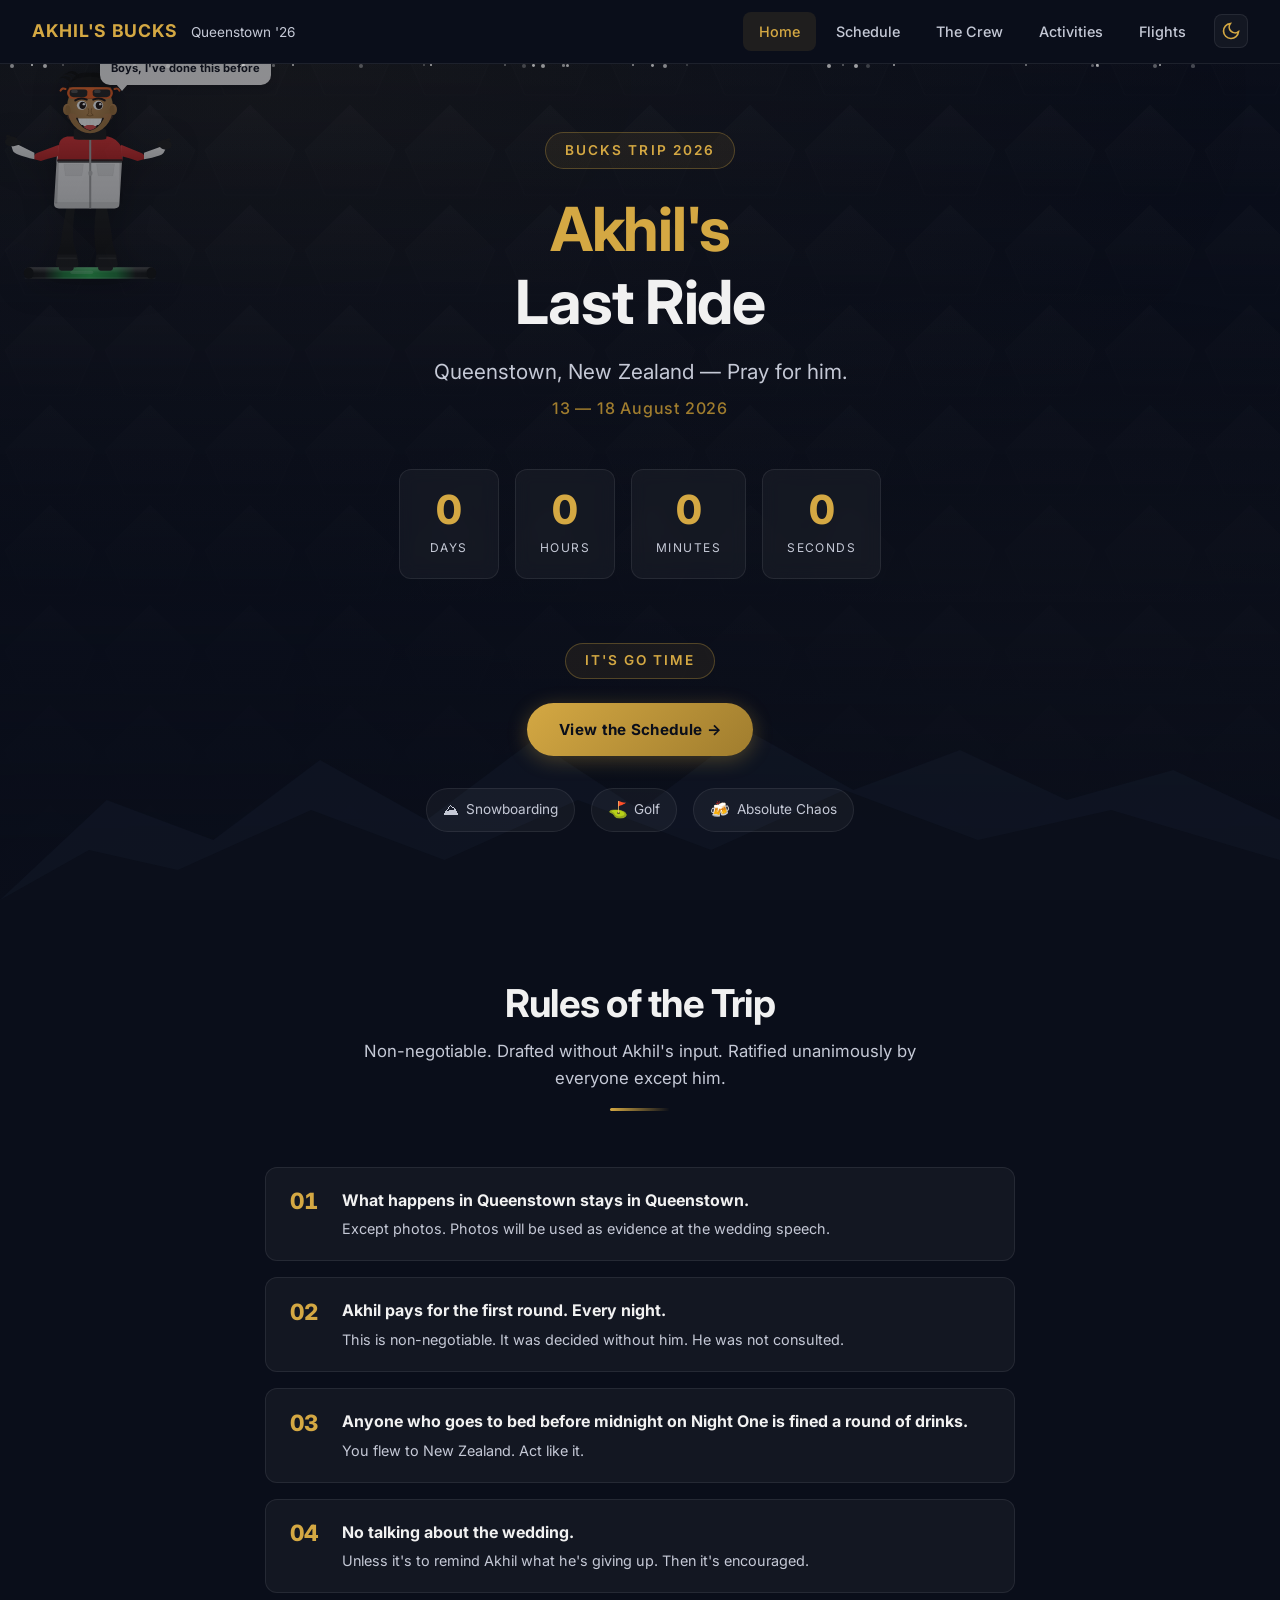
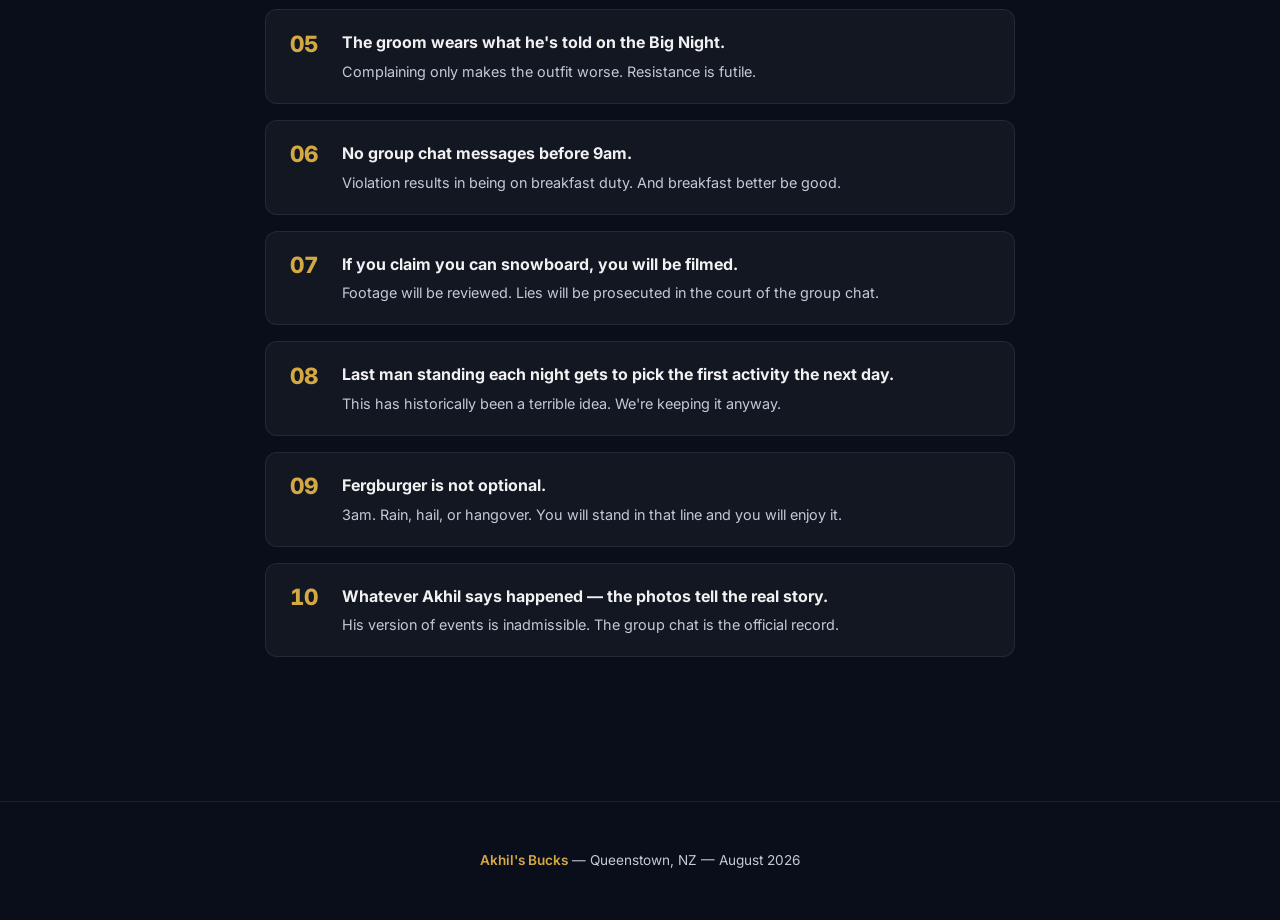
==== commit ee909afc: "Mobile theme toggle: replace text with sun/moon SVG icons Replace "Toggle Theme" text link with a bu" ====
--- a/index.html
+++ b/index.html
@@ -38,7 +38,10 @@
     <a href="crew.html">The Crew</a>
     <a href="activities.html">Activities</a>
     <a href="flights.html">Flights</a>
-    <a href="#" class="mob-theme-link">Toggle Theme</a>
+    <button class="mob-theme-link" aria-label="Toggle theme">
+      <svg class="theme-icon sun" viewBox="0 0 24 24" width="22" height="22" fill="none" stroke="currentColor" stroke-width="2"><circle cx="12" cy="12" r="5"/><path d="M12 1v2M12 21v2M4.22 4.22l1.42 1.42M18.36 18.36l1.42 1.42M1 12h2M21 12h2M4.22 19.78l1.42-1.42M18.36 5.64l1.42-1.42"/></svg>
+      <svg class="theme-icon moon" viewBox="0 0 24 24" width="22" height="22" fill="none" stroke="currentColor" stroke-width="2"><path d="M21 12.79A9 9 0 1 1 11.21 3 7 7 0 0 0 21 12.79z"/></svg>
+    </button>
   </div>
 
   <main>
--- a/css/style.css
+++ b/css/style.css
@@ -1473,19 +1473,25 @@
 [data-theme="light"] .theme-icon.sun { display: block; }
 [data-theme="light"] .theme-icon.moon { display: none; }
 
-/* Mobile overlay theme toggle link */
+/* Mobile overlay theme toggle button */
 .mob-overlay .mob-theme-link {
   color: var(--gold);
-  font-size: 0.9rem;
-  font-weight: 600;
-  padding: 0.5rem 1rem;
+  padding: 0.6rem;
   border: 1px solid var(--glass-border);
   border-radius: 8px;
   cursor: pointer;
   background: var(--glass);
-  margin-top: 1rem;
-  text-decoration: none;
+  margin-top: 1.5rem;
+  display: flex;
+  align-items: center;
+  justify-content: center;
   transition: all var(--transition);
+  -webkit-tap-highlight-color: transparent;
+}
+
+.mob-overlay .mob-theme-link:hover {
+  border-color: var(--gold);
+  background: rgba(212, 168, 67, 0.1);
 }
 
 
@@ -1548,10 +1554,23 @@
 [data-theme="light"] .badge-budget { color: #1a7a3a; }
 [data-theme="light"] .flight-direct-badge { color: #1a7a3a; }
 
-/* Hero snowboarder — invert filter for light bg */
+/* Hero snowboarder — keep original SVG colors, just reduce opacity */
 [data-theme="light"] .hero-boarder {
-  filter: invert(0.85) hue-rotate(180deg);
-  opacity: 0.4;
+  opacity: 0.75;
+}
+
+/* Speech bubble — dark on light bg */
+[data-theme="light"] .hero-boarder .hb-speech {
+  background: #1c1917;
+  color: #faf8f4;
+}
+[data-theme="light"] .hero-boarder .hb-speech::after {
+  border-top-color: #1c1917;
+}
+
+/* Snow spray — subtle blue tint so visible on light bg */
+[data-theme="light"] .hero-boarder .hb-spray {
+  fill: rgba(100, 140, 180, 0.6);
 }
 
 /* Hero snowflakes — bold golden dust particles (filter overrides inline opacity) */
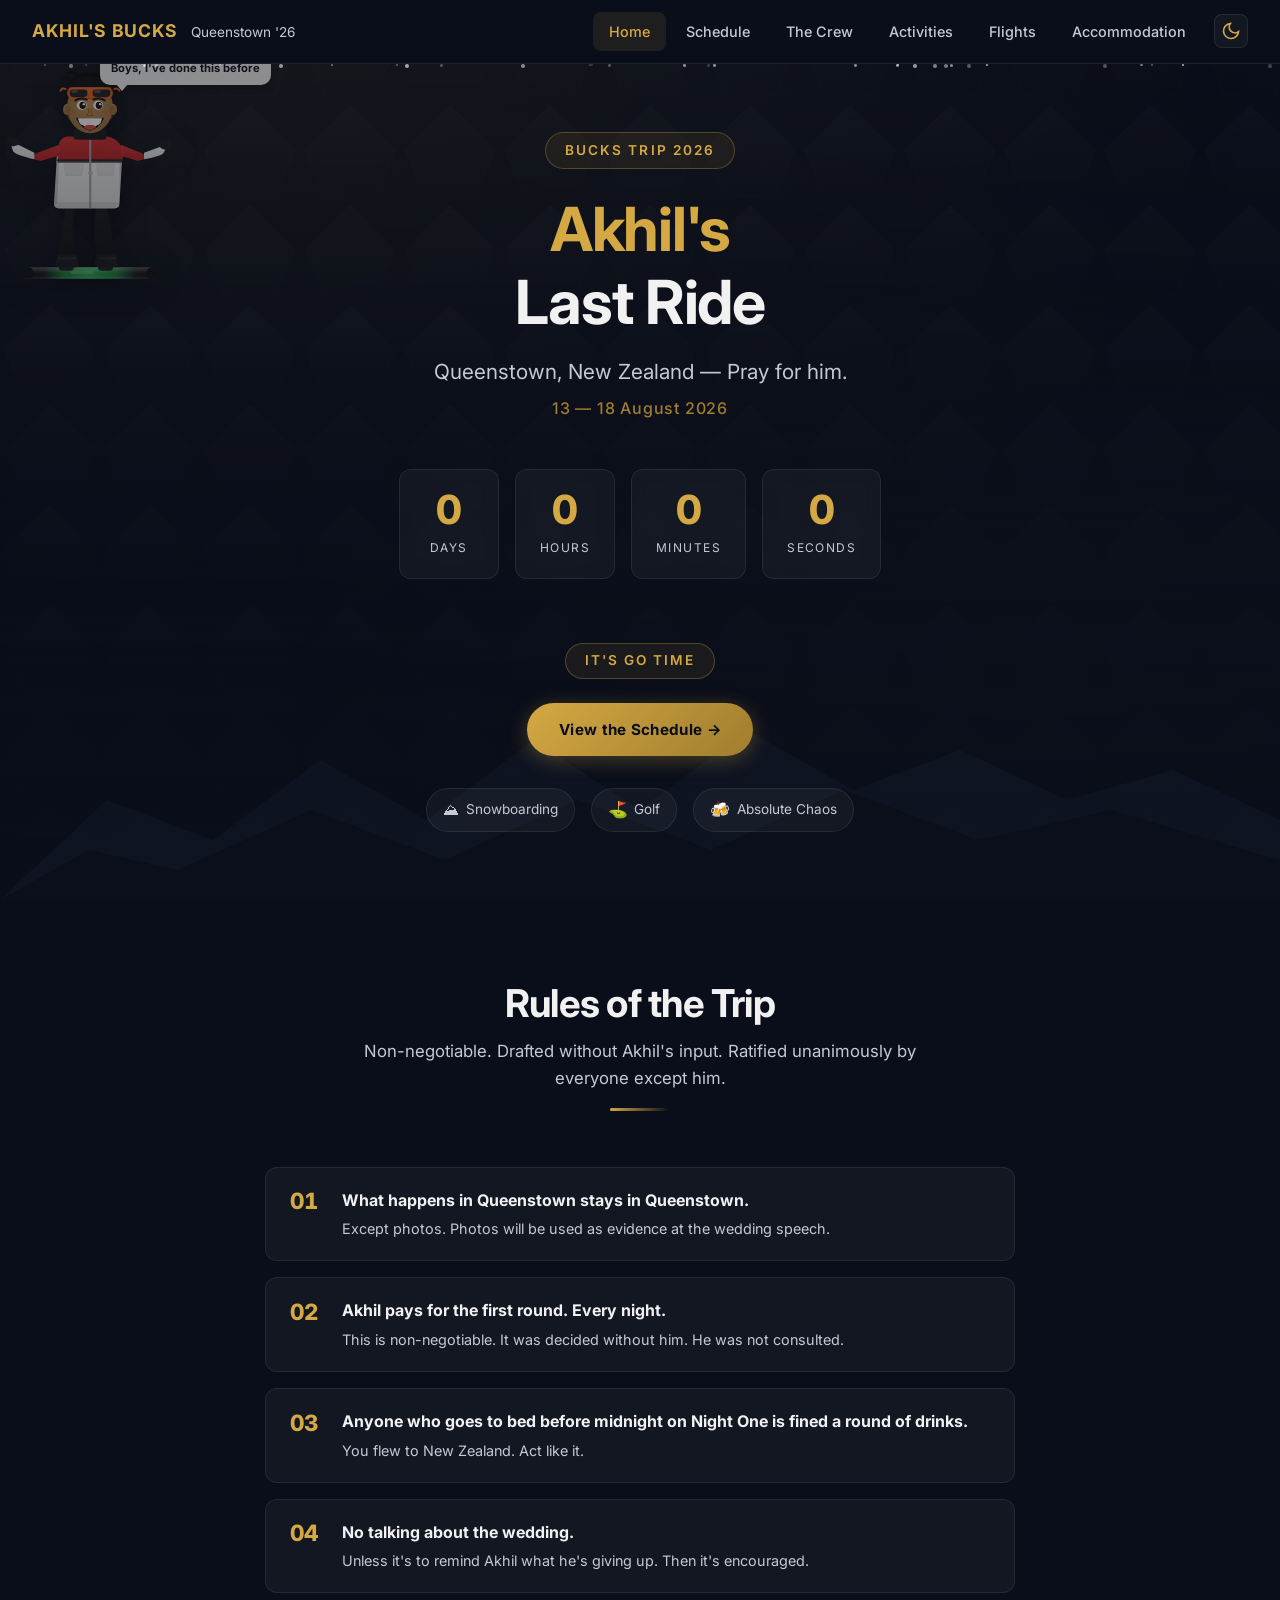
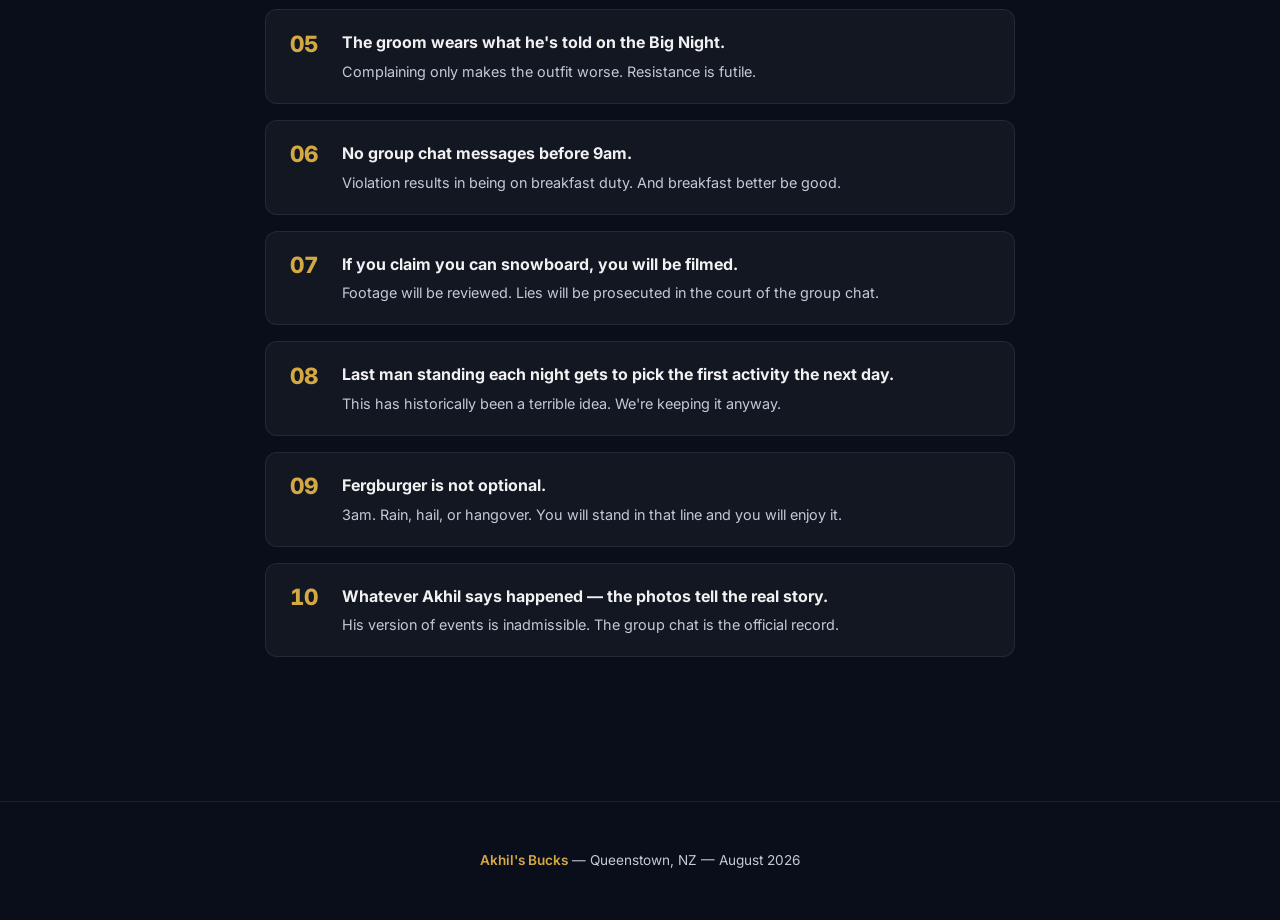
==== commit 02c859e4: "Add Accommodation page with Coming Soon placeholder New page with house icon, coming soon message, a" ====
--- a/index.html
+++ b/index.html
@@ -21,6 +21,7 @@
         <li><a href="crew.html">The Crew</a></li>
         <li><a href="activities.html">Activities</a></li>
         <li><a href="flights.html">Flights</a></li>
+        <li><a href="accommodation.html">Accommodation</a></li>
       </ul>
       <button class="theme-toggle" id="theme-toggle" aria-label="Toggle light/dark theme">
         <svg class="theme-icon sun" viewBox="0 0 24 24" width="20" height="20" fill="none" stroke="currentColor" stroke-width="2"><circle cx="12" cy="12" r="5"/><path d="M12 1v2M12 21v2M4.22 4.22l1.42 1.42M18.36 18.36l1.42 1.42M1 12h2M21 12h2M4.22 19.78l1.42-1.42M18.36 5.64l1.42-1.42"/></svg>
@@ -38,6 +39,7 @@
     <a href="crew.html">The Crew</a>
     <a href="activities.html">Activities</a>
     <a href="flights.html">Flights</a>
+    <a href="accommodation.html">Accommodation</a>
     <button class="mob-theme-link" aria-label="Toggle theme">
       <svg class="theme-icon sun" viewBox="0 0 24 24" width="22" height="22" fill="none" stroke="currentColor" stroke-width="2"><circle cx="12" cy="12" r="5"/><path d="M12 1v2M12 21v2M4.22 4.22l1.42 1.42M18.36 18.36l1.42 1.42M1 12h2M21 12h2M4.22 19.78l1.42-1.42M18.36 5.64l1.42-1.42"/></svg>
       <svg class="theme-icon moon" viewBox="0 0 24 24" width="22" height="22" fill="none" stroke="currentColor" stroke-width="2"><path d="M21 12.79A9 9 0 1 1 11.21 3 7 7 0 0 0 21 12.79z"/></svg>
--- a/css/style.css
+++ b/css/style.css
@@ -642,9 +642,9 @@
 /* ===== CREW GRID ===== */
 .crew-grid {
   display: grid;
-  grid-template-columns: repeat(auto-fill, minmax(180px, 1fr));
+  grid-template-columns: repeat(4, 1fr);
   gap: 1.5rem;
-  max-width: 900px;
+  max-width: 1000px;
   margin: 0 auto;
 }
 
@@ -652,7 +652,7 @@
   background: var(--glass);
   border: 1px solid var(--glass-border);
   border-radius: var(--radius);
-  padding: 2rem 1rem;
+  padding: 1.75rem 1rem 1.5rem;
   text-align: center;
   transition: all var(--transition);
   position: relative;
@@ -665,9 +665,14 @@
   box-shadow: var(--shadow);
 }
 
+/* GROOM — spans full width, larger */
 .crew-card.groom {
-  border-color: rgba(212, 168, 67, 0.3);
-  background: linear-gradient(135deg, rgba(212, 168, 67, 0.08), var(--glass));
+  grid-column: 1 / -1;
+  max-width: 400px;
+  justify-self: center;
+  border-color: rgba(212, 168, 67, 0.4);
+  background: linear-gradient(135deg, rgba(212, 168, 67, 0.1), var(--glass));
+  padding: 2.5rem 2rem 2rem;
 }
 
 .crew-card.groom::before {
@@ -696,9 +701,36 @@
   letter-spacing: 0.05em;
 }
 
+/* Groom avatar — gold */
 .crew-card.groom .crew-avatar {
+  width: 88px;
+  height: 88px;
+  font-size: 1.5rem;
   border-color: var(--gold);
-  background: linear-gradient(135deg, rgba(212, 168, 67, 0.2), var(--navy-mid));
+  background: linear-gradient(135deg, rgba(212, 168, 67, 0.3), rgba(212, 168, 67, 0.1));
+}
+
+/* Avatar colour cycle — 7 colours */
+.av-1 { background: linear-gradient(135deg, #1e3a5f, #152848) !important; }
+.av-2 { background: linear-gradient(135deg, #1a3d2e, #0f2a1a) !important; }
+.av-3 { background: linear-gradient(135deg, #3b1f5e, #2a1545) !important; }
+.av-4 { background: linear-gradient(135deg, #1a2f4a, #111d3a) !important; }
+.av-5 { background: linear-gradient(135deg, #4a2020, #351515) !important; }
+.av-6 { background: linear-gradient(135deg, #1e4a4a, #0f3535) !important; }
+.av-7 { background: linear-gradient(135deg, #3a3020, #2a2010) !important; }
+
+/* Crew bio one-liner */
+.crew-bio {
+  color: var(--white-soft);
+  font-size: 0.78rem;
+  font-style: italic;
+  margin-top: 0.5rem;
+  line-height: 1.4;
+}
+
+.crew-card.groom .crew-bio {
+  font-size: 0.85rem;
+  margin-top: 0.75rem;
 }
 
 .crew-card h3 {
@@ -1303,6 +1335,7 @@
 }
 
 .mob-overlay.open {
+  display: flex;
   opacity: 1;
   visibility: visible;
   pointer-events: auto;
@@ -1353,10 +1386,6 @@
     display: flex;
   }
 
-  .mob-overlay {
-    display: flex;
-  }
-
   .nav-right {
     display: none;
   }
@@ -1392,8 +1421,12 @@
   }
 
   .crew-grid {
-    grid-template-columns: repeat(auto-fill, minmax(150px, 1fr));
+    grid-template-columns: repeat(2, 1fr);
     gap: 1rem;
+  }
+
+  .crew-card.groom {
+    max-width: 100%;
   }
 
   .activity-grid {
@@ -1420,7 +1453,7 @@
   }
 
   .crew-grid {
-    grid-template-columns: repeat(2, 1fr);
+    grid-template-columns: 1fr;
   }
 }
 
@@ -1646,10 +1679,327 @@
   background: rgba(251, 146, 60, 0.06);
 }
 
-/* Scrollbar — light mode */
-[data-theme="light"] ::-webkit-scrollbar-track { background: var(--navy); }
-[data-theme="light"] ::-webkit-scrollbar-thumb { background: #c9c3b7; }
-[data-theme="light"] ::-webkit-scrollbar-thumb:hover { background: var(--gold); }
+/* ===== COMING SOON ===== */
+.coming-soon-wrap {
+  text-align: center;
+  max-width: 550px;
+  margin: 0 auto;
+  padding: 3rem 1.5rem;
+}
+
+.coming-soon-icon {
+  font-size: 4rem;
+  margin-bottom: 1.5rem;
+}
+
+.coming-soon-wrap h2 {
+  color: var(--gold);
+  margin-bottom: 1rem;
+}
+
+.coming-soon-wrap p {
+  color: var(--white-soft);
+  font-size: 1rem;
+  margin-bottom: 0.75rem;
+}
+
+.coming-soon-sub {
+  font-size: 0.85rem !important;
+  font-style: italic;
+  opacity: 0.7;
+}
+
+/* ===== MODAL ===== */
+.modal-backdrop {
+  display: none;
+  position: fixed;
+  inset: 0;
+  z-index: 2000;
+  background: rgba(0, 0, 0, 0.7);
+  backdrop-filter: blur(6px);
+  align-items: center;
+  justify-content: center;
+  padding: 1rem;
+}
+
+.modal-backdrop.open {
+  display: flex;
+}
+
+.modal {
+  background: var(--navy-light);
+  border: 1px solid var(--glass-border);
+  border-radius: var(--radius-lg);
+  max-width: 760px;
+  width: 100%;
+  max-height: 85vh;
+  overflow-y: auto;
+  padding: 2.5rem 2rem 2rem;
+  position: relative;
+  box-shadow: 0 24px 64px rgba(0, 0, 0, 0.5);
+}
+
+.modal-close {
+  position: absolute;
+  top: 1rem;
+  right: 1rem;
+  background: var(--glass);
+  border: 1px solid var(--glass-border);
+  border-radius: 8px;
+  color: var(--white);
+  font-size: 1.5rem;
+  width: 40px;
+  height: 40px;
+  display: flex;
+  align-items: center;
+  justify-content: center;
+  cursor: pointer;
+  transition: all var(--transition);
+}
+
+.modal-close:hover {
+  border-color: var(--gold);
+  color: var(--gold);
+}
+
+.modal-title {
+  font-size: 1.6rem;
+  margin-bottom: 0.25rem;
+}
+
+.modal-subtitle {
+  color: var(--white-soft);
+  font-size: 0.9rem;
+  margin-bottom: 1.5rem;
+}
+
+/* Tabs */
+.modal-tabs {
+  display: flex;
+  gap: 0.25rem;
+  margin-bottom: 1.5rem;
+  border-bottom: 1px solid var(--glass-border);
+  padding-bottom: 0;
+  overflow-x: auto;
+}
+
+.modal-tab {
+  background: none;
+  border: none;
+  color: var(--white-soft);
+  font-family: inherit;
+  font-size: 0.85rem;
+  font-weight: 600;
+  padding: 0.6rem 1rem;
+  cursor: pointer;
+  border-bottom: 2px solid transparent;
+  transition: all var(--transition);
+  white-space: nowrap;
+}
+
+.modal-tab:hover {
+  color: var(--white);
+}
+
+.modal-tab.active {
+  color: var(--gold);
+  border-bottom-color: var(--gold);
+}
+
+/* Panels */
+.modal-panel {
+  display: none;
+}
+
+.modal-panel.active {
+  display: block;
+}
+
+/* Price grid */
+.modal-price-grid {
+  display: grid;
+  grid-template-columns: repeat(3, 1fr);
+  gap: 0.75rem;
+  margin-bottom: 1.5rem;
+}
+
+.modal-price-card {
+  background: var(--glass);
+  border: 1px solid var(--glass-border);
+  border-radius: var(--radius);
+  padding: 1.25rem 1rem;
+  text-align: center;
+}
+
+.modal-price-card.highlight {
+  border-color: var(--gold);
+  background: rgba(212, 168, 67, 0.08);
+}
+
+.modal-price-label {
+  display: block;
+  font-size: 0.75rem;
+  font-weight: 600;
+  text-transform: uppercase;
+  letter-spacing: 0.08em;
+  color: var(--white-soft);
+  margin-bottom: 0.5rem;
+}
+
+.modal-price-amount {
+  display: block;
+  font-size: 1.8rem;
+  font-weight: 800;
+  color: var(--gold);
+  line-height: 1;
+}
+
+.modal-price-sub {
+  display: block;
+  font-size: 0.7rem;
+  color: var(--white-soft);
+  margin-top: 0.35rem;
+}
+
+/* Lists */
+.modal-list {
+  list-style: none;
+  margin-bottom: 1.25rem;
+}
+
+.modal-list li {
+  padding: 0.35rem 0 0.35rem 1.2rem;
+  color: var(--white-soft);
+  font-size: 0.9rem;
+  position: relative;
+}
+
+.modal-list li::before {
+  content: '';
+  position: absolute;
+  left: 0;
+  top: 0.75rem;
+  width: 5px;
+  height: 5px;
+  border-radius: 50%;
+  background: var(--gold);
+}
+
+.modal-list li strong {
+  color: var(--white);
+}
+
+/* Callout */
+.modal-callout {
+  background: var(--glass);
+  border: 1px solid var(--glass-border);
+  border-radius: var(--radius);
+  padding: 1rem 1.25rem;
+  margin: 1.25rem 0;
+}
+
+.modal-callout strong {
+  display: block;
+  margin-bottom: 0.35rem;
+  color: var(--white);
+}
+
+.modal-callout p {
+  color: var(--white-soft);
+  font-size: 0.85rem;
+  margin: 0;
+}
+
+.modal-callout.gold-callout {
+  border-color: var(--gold);
+  background: rgba(212, 168, 67, 0.08);
+}
+
+.modal-callout.gold-callout strong {
+  color: var(--gold);
+}
+
+/* Links */
+.modal-link {
+  font-size: 0.85rem;
+  color: var(--white-soft);
+}
+
+.modal-link a {
+  color: var(--gold);
+}
+
+/* Notes */
+.modal-note {
+  font-size: 0.8rem;
+  color: var(--white-soft);
+}
+
+.modal-note strong {
+  color: var(--white);
+}
+
+/* Rental grid */
+.modal-rental-grid {
+  display: grid;
+  grid-template-columns: repeat(2, 1fr);
+  gap: 1rem;
+  margin-bottom: 1.25rem;
+}
+
+.modal-rental-card {
+  background: var(--glass);
+  border: 1px solid var(--glass-border);
+  border-radius: var(--radius);
+  padding: 1.25rem;
+}
+
+.modal-rental-card h3 {
+  font-size: 1.1rem;
+  margin-bottom: 0.15rem;
+}
+
+.modal-rental-tier {
+  font-size: 0.75rem;
+  color: var(--gold);
+  font-weight: 600;
+  text-transform: uppercase;
+  letter-spacing: 0.06em;
+  margin-bottom: 0.75rem;
+}
+
+/* Modal panel h3 */
+.modal-panel h3 {
+  font-size: 1.1rem;
+  margin-bottom: 0.75rem;
+}
+
+/* Mobile */
+@media (max-width: 768px) {
+  .modal {
+    max-height: 100vh;
+    height: 100%;
+    border-radius: 0;
+    padding: 2rem 1.25rem 1.5rem;
+  }
+
+  .modal-price-grid {
+    grid-template-columns: 1fr;
+  }
+
+  .modal-rental-grid {
+    grid-template-columns: 1fr;
+  }
+
+  .modal-tabs {
+    gap: 0;
+  }
+
+  .modal-tab {
+    padding: 0.5rem 0.75rem;
+    font-size: 0.8rem;
+  }
+}
 
 /* Scrollbar */
 ::-webkit-scrollbar {
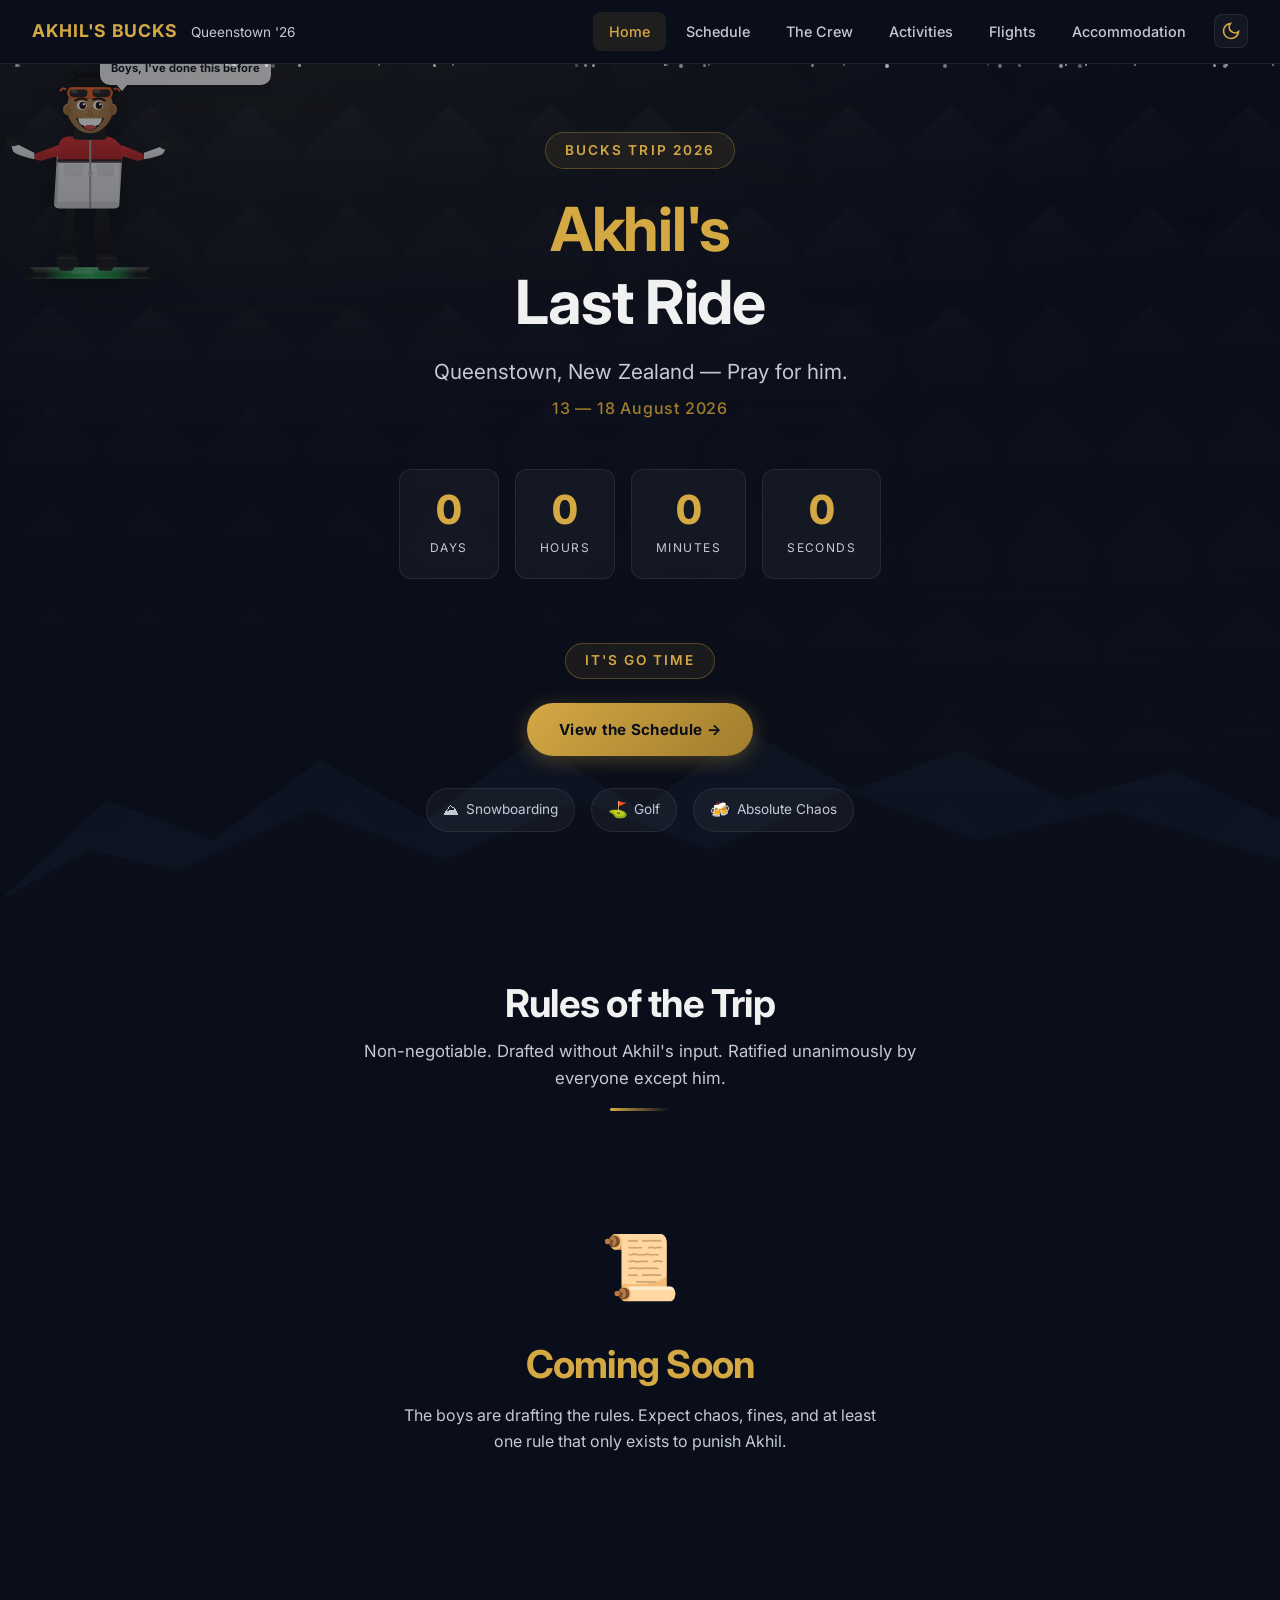
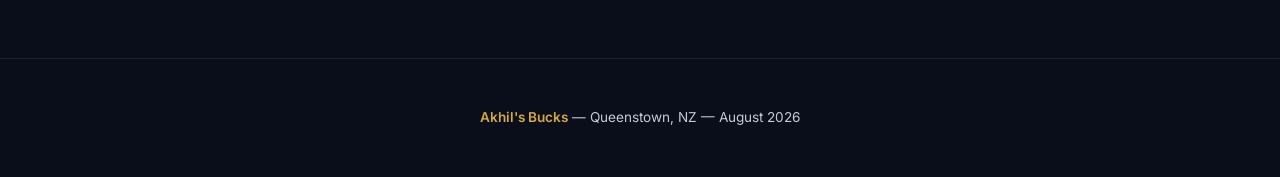
==== commit a162cecf: "Replace rules with Coming Soon placeholder The boys will write the rules themselves.  Co-Authored-By" ====
--- a/index.html
+++ b/index.html
@@ -223,78 +223,11 @@
           <p>Non-negotiable. Drafted without Akhil's input. Ratified unanimously by everyone except him.</p>
           <div class="section-divider"></div>
         </div>
-        <ol class="rules-list">
-          <li class="rules-item observe">
-            <span class="rules-number">01</span>
-            <div>
-              <strong>What happens in Queenstown stays in Queenstown.</strong>
-              <p>Except photos. Photos will be used as evidence at the wedding speech.</p>
-            </div>
-          </li>
-          <li class="rules-item observe">
-            <span class="rules-number">02</span>
-            <div>
-              <strong>Akhil pays for the first round. Every night.</strong>
-              <p>This is non-negotiable. It was decided without him. He was not consulted.</p>
-            </div>
-          </li>
-          <li class="rules-item observe">
-            <span class="rules-number">03</span>
-            <div>
-              <strong>Anyone who goes to bed before midnight on Night One is fined a round of drinks.</strong>
-              <p>You flew to New Zealand. Act like it.</p>
-            </div>
-          </li>
-          <li class="rules-item observe">
-            <span class="rules-number">04</span>
-            <div>
-              <strong>No talking about the wedding.</strong>
-              <p>Unless it's to remind Akhil what he's giving up. Then it's encouraged.</p>
-            </div>
-          </li>
-          <li class="rules-item observe">
-            <span class="rules-number">05</span>
-            <div>
-              <strong>The groom wears what he's told on the Big Night.</strong>
-              <p>Complaining only makes the outfit worse. Resistance is futile.</p>
-            </div>
-          </li>
-          <li class="rules-item observe">
-            <span class="rules-number">06</span>
-            <div>
-              <strong>No group chat messages before 9am.</strong>
-              <p>Violation results in being on breakfast duty. And breakfast better be good.</p>
-            </div>
-          </li>
-          <li class="rules-item observe">
-            <span class="rules-number">07</span>
-            <div>
-              <strong>If you claim you can snowboard, you will be filmed.</strong>
-              <p>Footage will be reviewed. Lies will be prosecuted in the court of the group chat.</p>
-            </div>
-          </li>
-          <li class="rules-item observe">
-            <span class="rules-number">08</span>
-            <div>
-              <strong>Last man standing each night gets to pick the first activity the next day.</strong>
-              <p>This has historically been a terrible idea. We're keeping it anyway.</p>
-            </div>
-          </li>
-          <li class="rules-item observe">
-            <span class="rules-number">09</span>
-            <div>
-              <strong>Fergburger is not optional.</strong>
-              <p>3am. Rain, hail, or hangover. You will stand in that line and you will enjoy it.</p>
-            </div>
-          </li>
-          <li class="rules-item observe">
-            <span class="rules-number">10</span>
-            <div>
-              <strong>Whatever Akhil says happened &mdash; the photos tell the real story.</strong>
-              <p>His version of events is inadmissible. The group chat is the official record.</p>
-            </div>
-          </li>
-        </ol>
+        <div class="coming-soon-wrap">
+          <div class="coming-soon-icon">&#128220;</div>
+          <h2>Coming Soon</h2>
+          <p>The boys are drafting the rules. Expect chaos, fines, and at least one rule that only exists to punish Akhil.</p>
+        </div>
       </div>
     </section>
   </main>
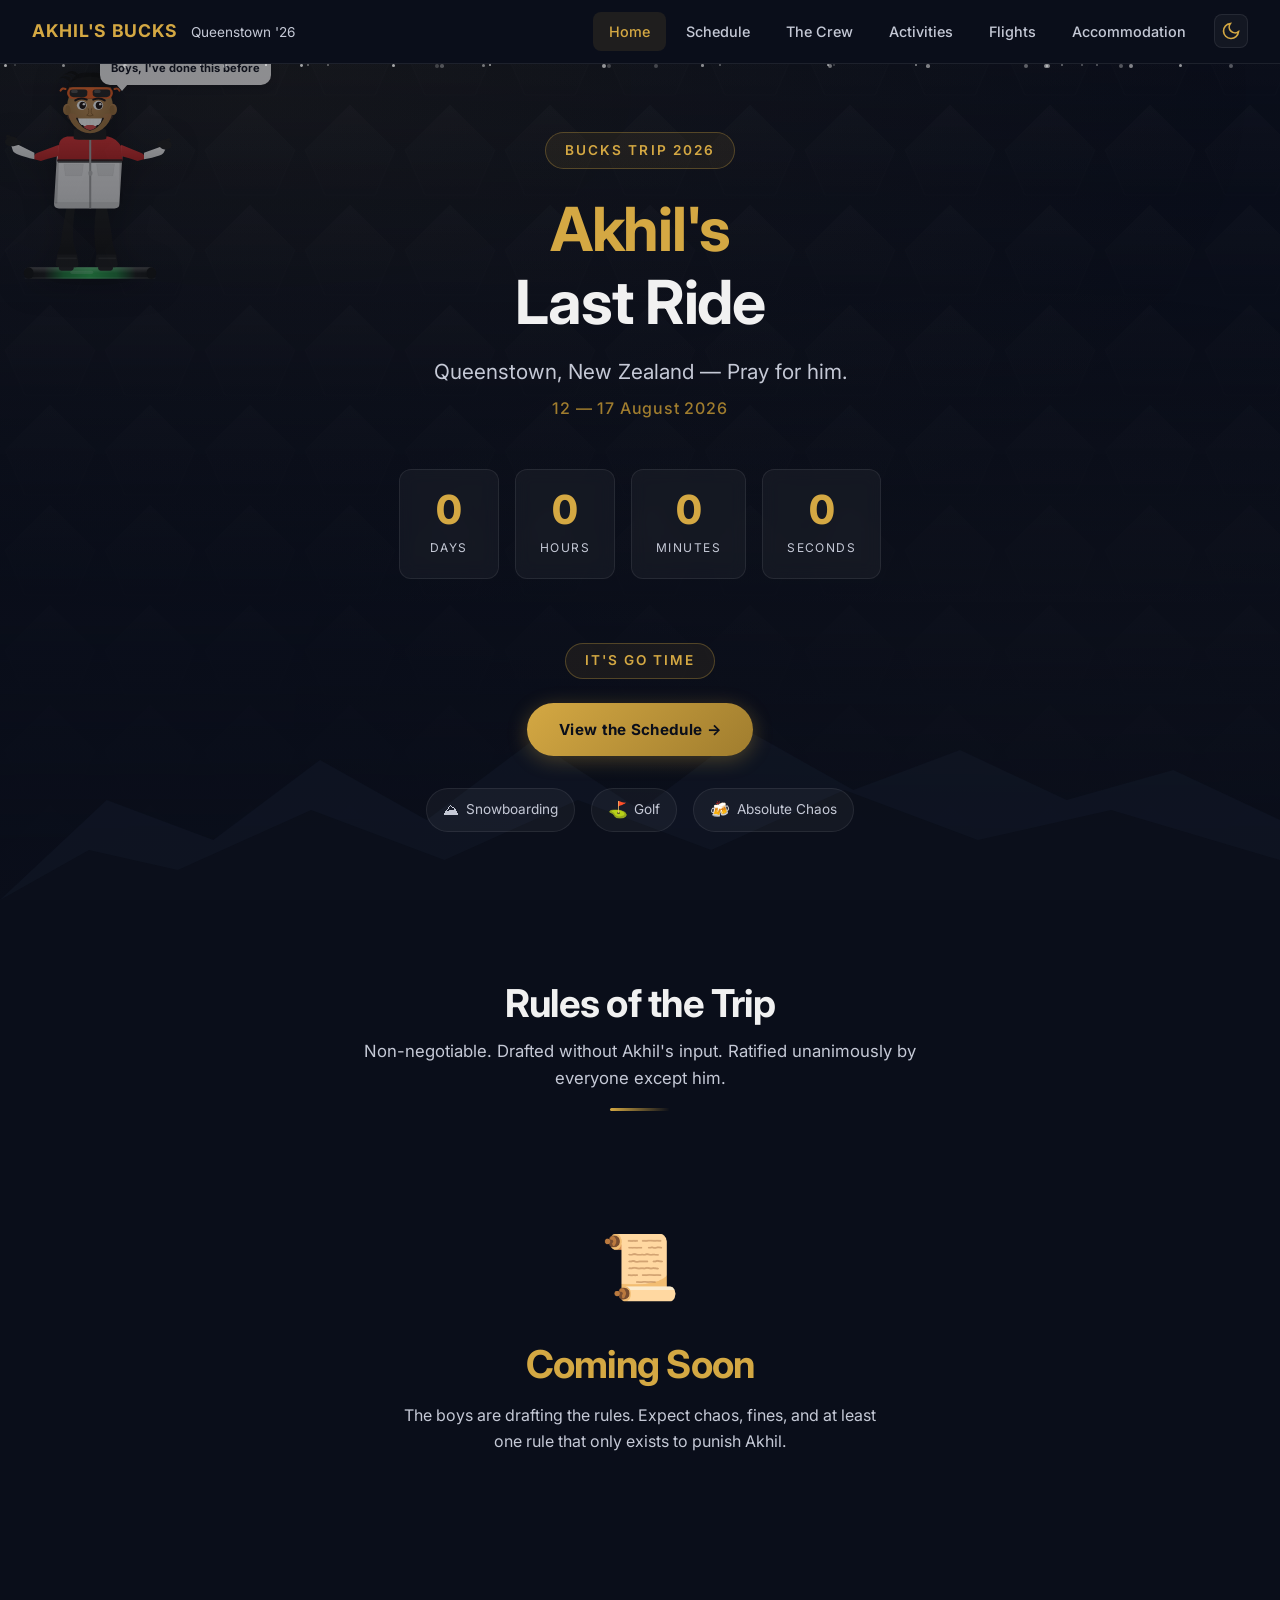
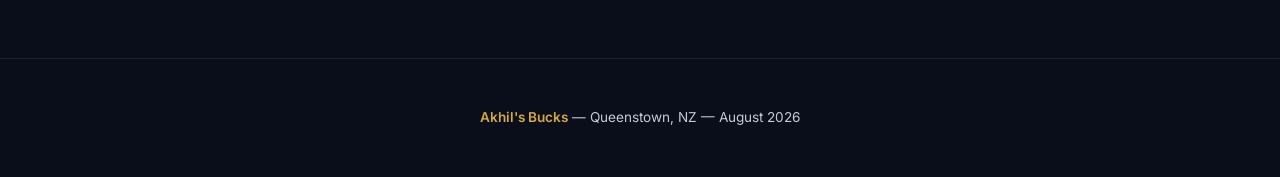
==== commit bc73c42c: "Update trip dates to 12-17 Aug, rebuild flights to single Jetstar option Dates: shifted entire trip " ====
--- a/index.html
+++ b/index.html
@@ -176,7 +176,7 @@
         Last Ride
       </h1>
       <p class="hero-subtitle">Queenstown, New Zealand &mdash; Pray for him.</p>
-      <p class="hero-dates">13 — 18 August 2026</p>
+      <p class="hero-dates">12 — 17 August 2026</p>
 
       <!-- COUNTDOWN -->
       <div class="countdown">
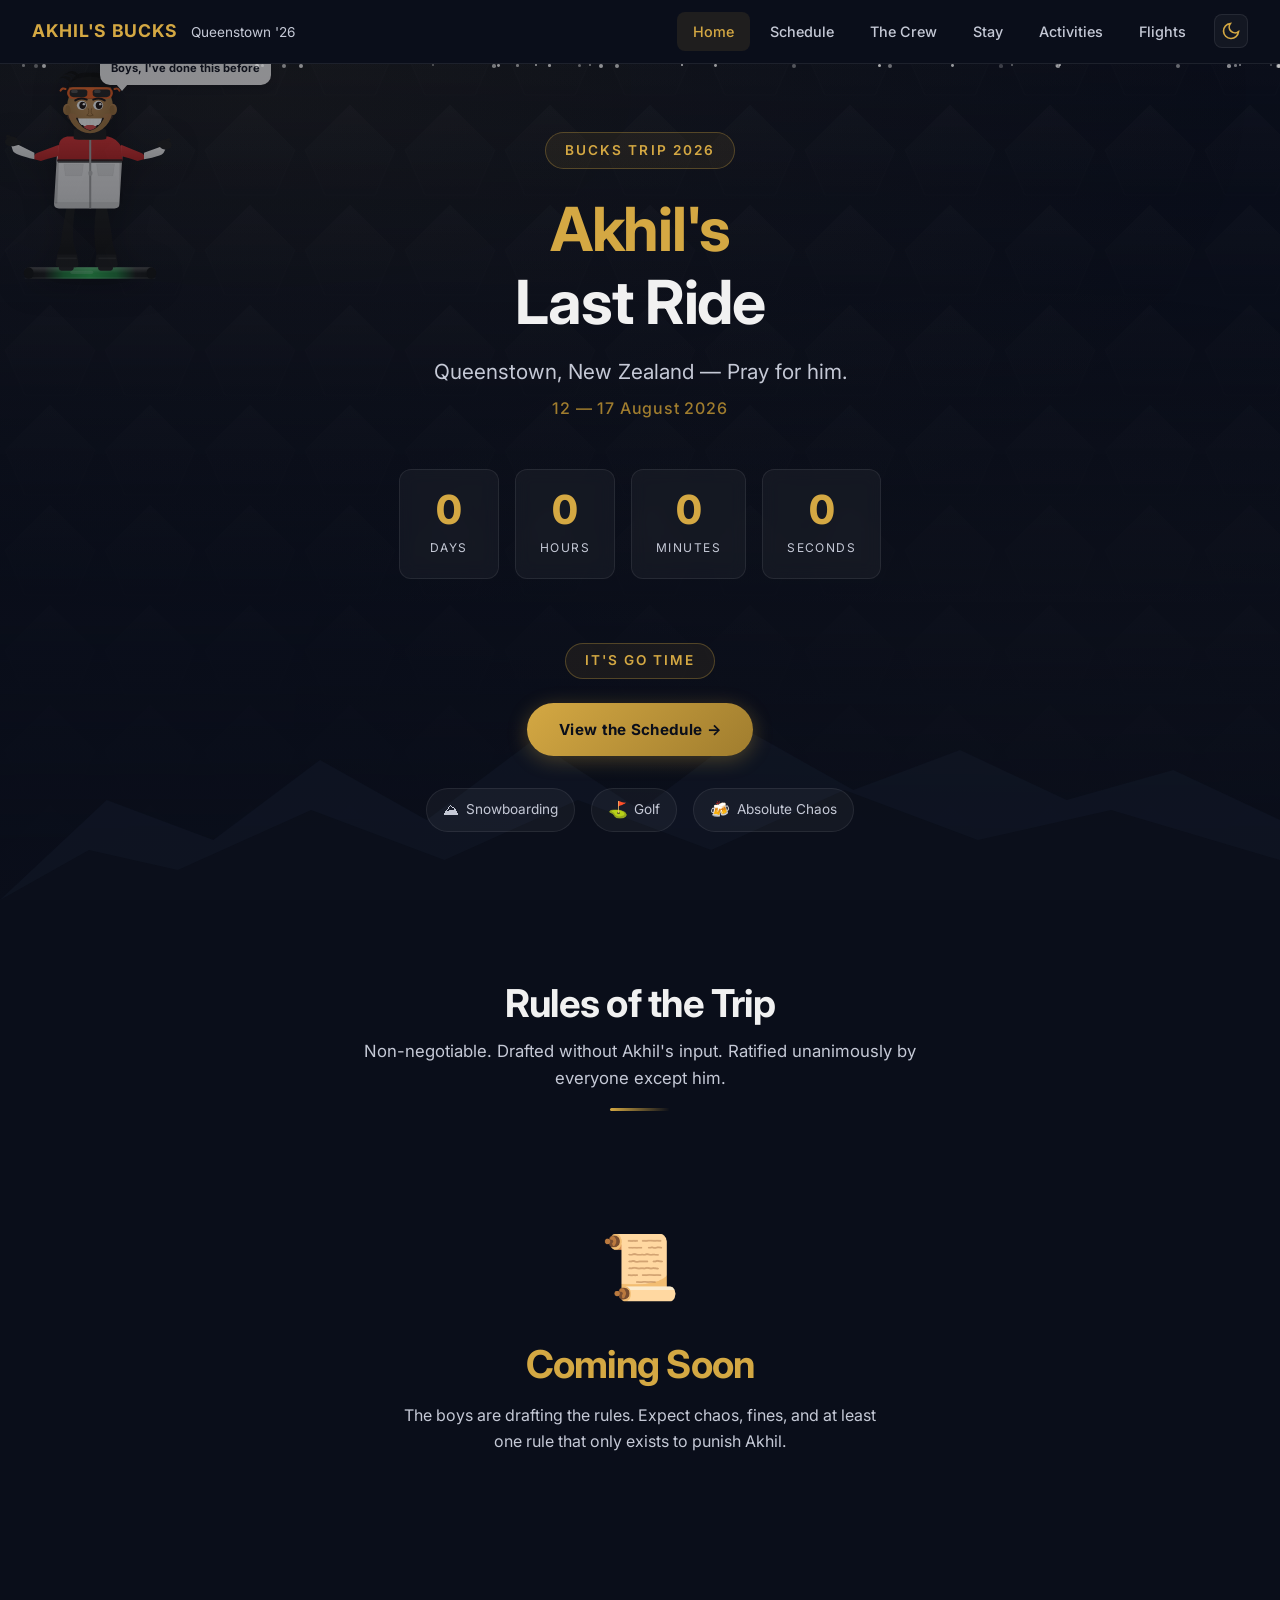
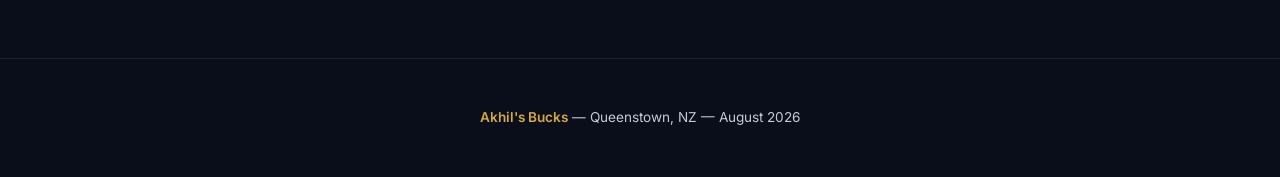
==== commit 705cd9e8: "Rebuild accommodation page with photos, lightbox, full details - 13 property images downloaded to im" ====
--- a/index.html
+++ b/index.html
@@ -19,9 +19,9 @@
         <li><a href="index.html">Home</a></li>
         <li><a href="schedule.html">Schedule</a></li>
         <li><a href="crew.html">The Crew</a></li>
+        <li><a href="accommodation.html">Stay</a></li>
         <li><a href="activities.html">Activities</a></li>
         <li><a href="flights.html">Flights</a></li>
-        <li><a href="accommodation.html">Accommodation</a></li>
       </ul>
       <button class="theme-toggle" id="theme-toggle" aria-label="Toggle light/dark theme">
         <svg class="theme-icon sun" viewBox="0 0 24 24" width="20" height="20" fill="none" stroke="currentColor" stroke-width="2"><circle cx="12" cy="12" r="5"/><path d="M12 1v2M12 21v2M4.22 4.22l1.42 1.42M18.36 18.36l1.42 1.42M1 12h2M21 12h2M4.22 19.78l1.42-1.42M18.36 5.64l1.42-1.42"/></svg>
@@ -37,9 +37,9 @@
     <a href="index.html">Home</a>
     <a href="schedule.html">Schedule</a>
     <a href="crew.html">The Crew</a>
+    <a href="accommodation.html">Stay</a>
     <a href="activities.html">Activities</a>
     <a href="flights.html">Flights</a>
-    <a href="accommodation.html">Accommodation</a>
     <button class="mob-theme-link" aria-label="Toggle theme">
       <svg class="theme-icon sun" viewBox="0 0 24 24" width="22" height="22" fill="none" stroke="currentColor" stroke-width="2"><circle cx="12" cy="12" r="5"/><path d="M12 1v2M12 21v2M4.22 4.22l1.42 1.42M18.36 18.36l1.42 1.42M1 12h2M21 12h2M4.22 19.78l1.42-1.42M18.36 5.64l1.42-1.42"/></svg>
       <svg class="theme-icon moon" viewBox="0 0 24 24" width="22" height="22" fill="none" stroke="currentColor" stroke-width="2"><path d="M21 12.79A9 9 0 1 1 11.21 3 7 7 0 0 0 21 12.79z"/></svg>
--- a/css/style.css
+++ b/css/style.css
@@ -1679,6 +1679,328 @@
   background: rgba(251, 146, 60, 0.06);
 }
 
+/* ===== ACCOMMODATION ===== */
+
+/* Gallery — desktop */
+.accom-gallery { padding-top: 64px; }
+
+.accom-gallery-desktop {
+  display: grid;
+  grid-template-columns: 1fr 1fr;
+  grid-template-rows: 250px 250px;
+  gap: 4px;
+  max-height: 504px;
+  overflow: hidden;
+}
+
+.accom-hero-img {
+  grid-row: 1 / 3;
+  cursor: pointer;
+}
+
+.accom-grid-img { cursor: pointer; }
+
+.accom-gallery-desktop img {
+  width: 100%;
+  height: 100%;
+  object-fit: cover;
+  display: block;
+  transition: opacity 0.2s;
+}
+
+.accom-gallery-desktop img:hover { opacity: 0.85; }
+
+.accom-gallery-mobile { display: none; }
+
+/* Gallery — mobile */
+@media (max-width: 768px) {
+  .accom-gallery-desktop { display: none; }
+  .accom-gallery-mobile {
+    display: flex;
+    overflow-x: auto;
+    gap: 4px;
+    padding-top: 64px;
+    -webkit-overflow-scrolling: touch;
+    scroll-snap-type: x mandatory;
+  }
+  .accom-gallery-mobile img {
+    width: 85vw;
+    height: 220px;
+    object-fit: cover;
+    flex-shrink: 0;
+    scroll-snap-align: start;
+    border-radius: 0;
+    cursor: pointer;
+  }
+}
+
+/* Info strip */
+.accom-info-strip {
+  display: flex;
+  flex-wrap: wrap;
+  gap: 1rem;
+  align-items: center;
+}
+
+.accom-info-chip {
+  background: var(--glass);
+  border: 1px solid var(--glass-border);
+  border-radius: var(--radius);
+  padding: 0.75rem 1.25rem;
+  display: flex;
+  flex-direction: column;
+  gap: 0.15rem;
+}
+
+.accom-info-chip strong {
+  font-size: 0.7rem;
+  text-transform: uppercase;
+  letter-spacing: 0.1em;
+  color: var(--gold);
+}
+
+.accom-info-chip span {
+  font-size: 0.9rem;
+  color: var(--white-soft);
+}
+
+/* Highlights */
+.accom-highlights {
+  display: grid;
+  grid-template-columns: repeat(3, 1fr);
+  gap: 1.5rem;
+}
+
+.accom-highlight-card {
+  background: var(--glass);
+  border: 1px solid var(--glass-border);
+  border-radius: var(--radius);
+  padding: 1.5rem;
+  text-align: center;
+  transition: all var(--transition);
+}
+
+.accom-highlight-card:hover {
+  border-color: rgba(212, 168, 67, 0.2);
+  transform: translateY(-3px);
+}
+
+.accom-highlight-icon {
+  font-size: 2.5rem;
+  margin-bottom: 0.75rem;
+}
+
+.accom-highlight-card h3 {
+  margin-bottom: 0.5rem;
+}
+
+.accom-highlight-card p {
+  color: var(--white-soft);
+  font-size: 0.9rem;
+}
+
+/* Bedroom grid */
+.accom-bedroom-grid {
+  display: grid;
+  grid-template-columns: repeat(4, 1fr);
+  gap: 1.25rem;
+}
+
+.accom-bedroom {
+  border-radius: var(--radius);
+  overflow: hidden;
+  background: var(--glass);
+  border: 1px solid var(--glass-border);
+  cursor: pointer;
+  transition: all var(--transition);
+}
+
+.accom-bedroom:hover {
+  border-color: rgba(212, 168, 67, 0.2);
+  transform: translateY(-3px);
+}
+
+.accom-bedroom img {
+  width: 100%;
+  height: 160px;
+  object-fit: cover;
+  display: block;
+}
+
+.accom-bedroom-info {
+  padding: 0.75rem;
+  display: flex;
+  flex-direction: column;
+  gap: 0.15rem;
+}
+
+.accom-bedroom-info strong {
+  font-size: 0.85rem;
+}
+
+.accom-bedroom-info span {
+  font-size: 0.75rem;
+  color: var(--white-soft);
+}
+
+/* Amenities */
+.accom-amenities {
+  display: grid;
+  grid-template-columns: repeat(2, 1fr);
+  gap: 1.25rem;
+}
+
+.accom-amenity {
+  background: var(--glass);
+  border: 1px solid var(--glass-border);
+  border-radius: var(--radius);
+  padding: 1.25rem;
+  transition: all var(--transition);
+}
+
+.accom-amenity:hover {
+  border-color: rgba(212, 168, 67, 0.2);
+}
+
+.accom-amenity h3 {
+  margin-bottom: 0.4rem;
+}
+
+.accom-amenity p {
+  color: var(--white-soft);
+  font-size: 0.9rem;
+}
+
+/* Distances */
+.accom-distances {
+  display: flex;
+  flex-wrap: wrap;
+  gap: 1rem;
+  justify-content: center;
+}
+
+.accom-distance {
+  background: var(--glass);
+  border: 1px solid var(--glass-border);
+  border-radius: var(--radius);
+  padding: 1rem 1.5rem;
+  text-align: center;
+  min-width: 140px;
+  transition: all var(--transition);
+}
+
+.accom-distance:hover {
+  border-color: rgba(212, 168, 67, 0.2);
+}
+
+.accom-distance strong {
+  display: block;
+  font-size: 1.4rem;
+  color: var(--gold);
+  margin-bottom: 0.25rem;
+}
+
+.accom-distance span {
+  font-size: 0.8rem;
+  color: var(--white-soft);
+}
+
+/* Callout */
+.accom-callout {
+  background: var(--glass);
+  border: 1px solid var(--glass-border);
+  border-radius: var(--radius);
+  padding: 1.5rem 2rem;
+  text-align: center;
+}
+
+.accom-callout p {
+  color: var(--gold);
+  font-weight: 600;
+  font-size: 0.95rem;
+  font-style: italic;
+}
+
+/* Lightbox */
+.lightbox {
+  display: none;
+  position: fixed;
+  inset: 0;
+  z-index: 3000;
+  background: rgba(0, 0, 0, 0.92);
+  align-items: center;
+  justify-content: center;
+  flex-direction: column;
+}
+
+.lightbox.open { display: flex; }
+
+.lightbox-img {
+  max-width: 90vw;
+  max-height: 80vh;
+  object-fit: contain;
+  border-radius: 8px;
+}
+
+.lightbox-close {
+  position: absolute;
+  top: 1rem;
+  right: 1rem;
+  background: rgba(255,255,255,0.1);
+  border: 1px solid rgba(255,255,255,0.2);
+  border-radius: 8px;
+  color: white;
+  font-size: 1.5rem;
+  width: 44px;
+  height: 44px;
+  display: flex;
+  align-items: center;
+  justify-content: center;
+  cursor: pointer;
+}
+
+.lightbox-prev,
+.lightbox-next {
+  position: absolute;
+  top: 50%;
+  transform: translateY(-50%);
+  background: rgba(255,255,255,0.1);
+  border: 1px solid rgba(255,255,255,0.2);
+  border-radius: 8px;
+  color: white;
+  font-size: 1.5rem;
+  width: 44px;
+  height: 44px;
+  display: flex;
+  align-items: center;
+  justify-content: center;
+  cursor: pointer;
+}
+
+.lightbox-prev { left: 1rem; }
+.lightbox-next { right: 1rem; }
+
+.lightbox-counter {
+  color: rgba(255,255,255,0.6);
+  font-size: 0.85rem;
+  margin-top: 1rem;
+}
+
+/* Mobile accom */
+@media (max-width: 768px) {
+  .accom-highlights { grid-template-columns: 1fr; }
+  .accom-bedroom-grid { grid-template-columns: repeat(2, 1fr); }
+  .accom-amenities { grid-template-columns: 1fr; }
+  .accom-distances { gap: 0.75rem; }
+  .accom-distance { min-width: 100px; padding: 0.75rem 1rem; }
+  .accom-distance strong { font-size: 1.1rem; }
+  .accom-info-strip { gap: 0.75rem; }
+}
+
+@media (max-width: 480px) {
+  .accom-bedroom-grid { grid-template-columns: 1fr; }
+}
+
 /* ===== COMING SOON ===== */
 .coming-soon-wrap {
   text-align: center;
